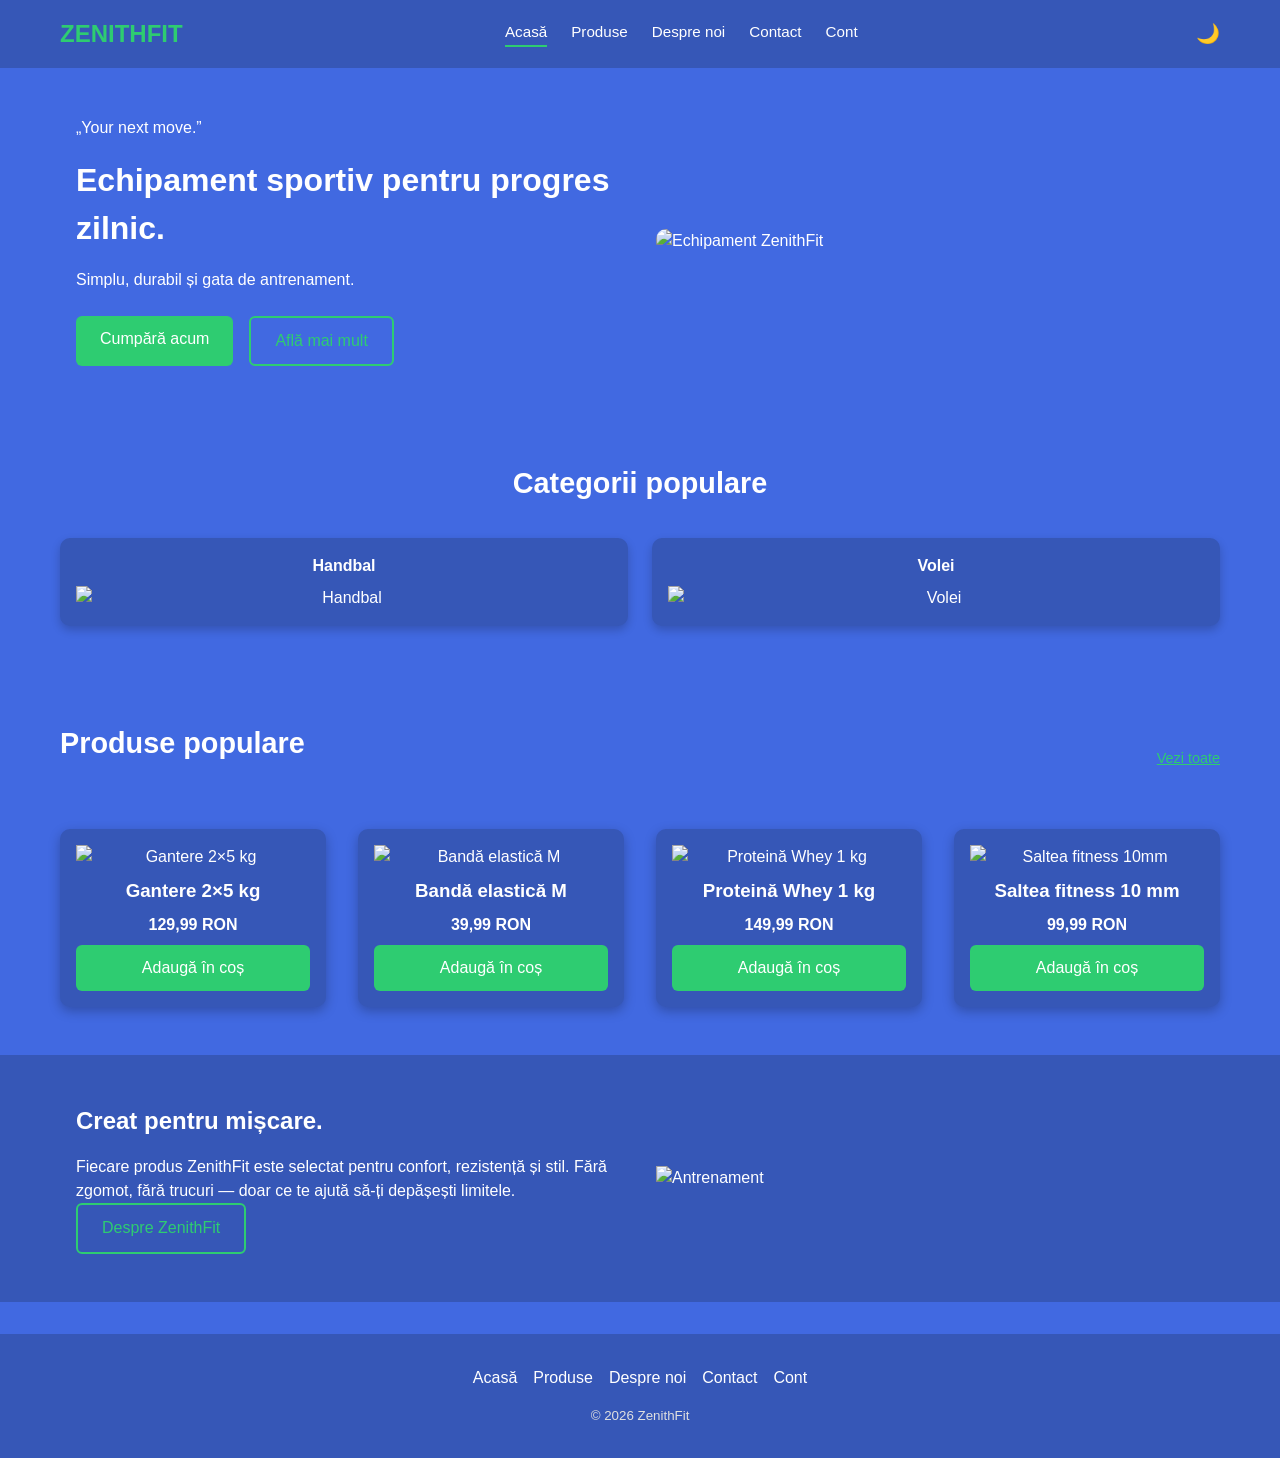
==== index.html @ 9295947a "Add files via upload" ====
<!DOCTYPE html>
<html lang="ro" data-theme="light">
<head>
  <meta charset="UTF-8" />
  <meta name="viewport" content="width=device-width, initial-scale=1" />
  <title>ZenithFit – Acasă</title>
  <link rel="stylesheet" href="styles.css" />
</head>
<body>
  <!-- HEADER -->
  <header class="header">
    <div class="container header__inner">
      <a class="logo" href="index.html">ZENITHFIT</a>

      <nav class="nav">
        <a href="index.html" class="active">Acasă</a>
        <a href="produse.html">Produse</a>
        <a href="despre.html">Despre noi</a>
        <a href="contact.html">Contact</a>
        <a href="cont.html">Cont</a>
      </nav>

      <button id="theme-toggle" class="icon-btn" type="button" aria-label="Comută tema">🌙</button>
      <button class="burger" id="burger" aria-label="Meniu">☰</button>
    </div>
  </header>

  <!-- HERO -->
  <section class="hero">
    <div class="container hero__grid">
      <div class="hero__text">
        <p class="eyebrow">„Your next move.”</p>
        <h1>Echipament sportiv pentru progres zilnic.</h1>
        <p class="lead">Simplu, durabil și gata de antrenament.</p>
        <div class="hero__actions">
          <a class="btn" href="produse.html">Cumpără acum</a>
          <a class="btn btn--ghost" href="despre.html">Află mai mult</a>
        </div>
      </div>

      <div class="hero__image">
        <img src="images/logo.png" alt="Echipament ZenithFit">
      </div>
    </div>
  </section>

  <!-- CATEGORII SCURTĂTURI -->
  <section class="container section">
    <h2 class="section__title">Categorii populare</h2>
    <div class="tiles">
      <a class="tile" href="produse.html#handbal">
        <div class="tile__text">Handbal</div>
        <img src="images/handbal.png" alt="Handbal">
      </a>
      <a class="tile" href="produse.html#volei">
        <div class="tile__text">Volei</div>
        <img src="images/volei.png" alt="Volei">
      </a>
    </div>
  </section>

  <!-- PRODUSE FEATURED -->
  <section class="container section">
    <div class="section__head">
      <h2 class="section__title">Produse populare</h2>
      <a class="link" href="produse.html">Vezi toate</a>
    </div>

    <div class="products">
      <article class="product">
        <div class="product__media">
          <img src="images/ganetere-removebg-preview.png" alt="Gantere 2×5 kg">
        </div>
        <h3 class="product__title">Gantere 2×5 kg</h3>
        <div class="product__price">129,99 RON</div>
        <button class="btn btn--block">Adaugă în coș</button>
      </article>

      <article class="product">
        <div class="product__media">
          <img src="images/bandaa-removebg-preview.png" alt="Bandă elastică M">
        </div>
        <h3 class="product__title">Bandă elastică M</h3>
        <div class="product__price">39,99 RON</div>
        <button class="btn btn--block">Adaugă în coș</button>
      </article>

      <article class="product">
        <div class="product__media">
          <img src="images/proteina2.webp" alt="Proteină Whey 1 kg">
        </div>
        <h3 class="product__title">Proteină Whey 1 kg</h3>
        <div class="product__price">149,99 RON</div>
        <button class="btn btn--block">Adaugă în coș</button>
      </article>

      <article class="product">
        <div class="product__media">
          <img src="images/saltea.png" alt="Saltea fitness 10mm">
        </div>
        <h3 class="product__title">Saltea fitness 10 mm</h3>
        <div class="product__price">99,99 RON</div>
        <button class="btn btn--block">Adaugă în coș</button>
      </article>
    </div>
  </section>

  <!-- BANNER POVESTE -->
  <section class="story">
    <div class="container story__inner">
      <div class="story__text">
        <h2>Creat pentru mișcare.</h2>
        <p>Fiecare produs ZenithFit este selectat pentru confort, rezistență și stil. Fără zgomot, fără trucuri — doar ce te ajută să-ți depășești limitele.</p>
        <a class="btn btn--ghost" href="despre.html">Despre ZenithFit</a>
      </div>
      <div class="story__media">
        <img src="images/om%20de%20alearga.png" alt="Antrenament">
      </div>
    </div>
  </section>

  <!-- FOOTER -->
  <footer class="footer">
    <div class="container footer__inner">
      <nav class="footer__links">
        <a href="index.html">Acasă</a>
        <a href="produse.html">Produse</a>
        <a href="despre.html">Despre noi</a>
        <a href="contact.html">Contact</a>
        <a href="cont.html">Cont</a>
      </nav>
      <small>© <span id="year"></span> ZenithFit</small>
    </div>
  </footer>

  <!-- Toggle + meniu mobil + anul -->
  <script>
    (function(){
      const root=document.documentElement;
      const btn=document.getElementById("theme-toggle");
      const burger=document.getElementById("burger");
      const nav=document.querySelector(".nav");
      const saved=localStorage.getItem("theme");
      root.setAttribute("data-theme", saved?saved:"light");
      const setIcon=()=>btn.textContent=(root.getAttribute("data-theme")==="dark")?"☀️":"🌙";
      setIcon();
      btn.addEventListener("click",()=>{
        const next=root.getAttribute("data-theme")==="dark"?"light":"dark";
        root.setAttribute("data-theme",next);
        localStorage.setItem("theme",next);
        setIcon();
      });
      burger.addEventListener("click",()=>nav.classList.toggle("nav--open"));
      document.getElementById("year").textContent=new Date().getFullYear();
    })();
  </script>
</body>
</html>
---- styles.css ----
/* ================================
   VARIABILE TEMĂ
================================ */
:root[data-theme="light"] {
  --bg: #4169E1;          /* royal blue */
  --bg-alt: #3657b7;      /* albastru mai închis */
  --text: #ffffff;
  --text-alt: #e0e0e0;
  --accent: #2ecc71;      /* verde energic */
  --card-bg: #3657b7;
  --border: rgba(255,255,255,0.2);
}

:root[data-theme="dark"] {
  --bg: #111;
  --bg-alt: #222;
  --text: #f5f5f5;
  --text-alt: #aaa;
  --accent: #2ecc71;
  --card-bg: #1a1a1a;
  --border: rgba(255,255,255,0.1);
}

/* ================================
   RESET + BAZE
================================ */
* {
  margin: 0;
  padding: 0;
  box-sizing: border-box;
}

html, body {
  font-family: Arial, Helvetica, sans-serif;
  background: var(--bg);
  color: var(--text);
  line-height: 1.5;
}

img {
  max-width: 100%;
  height: auto;
  display: block;
}

a {
  color: inherit;
  text-decoration: none;
}

button {
  font: inherit;
  cursor: pointer;
  border: none;
  background: none;
}

/* ================================
   LAYOUT GENERAL
================================ */
.container {
  max-width: 1160px;
  margin: 0 auto;
  padding: 0 1rem;
}

.section {
  padding: 3rem 0;
}

.section__title {
  font-size: 1.8rem;
  margin-bottom: 2rem;
  text-align: center;
}

.section__head {
  display: flex;
  justify-content: space-between;
  align-items: center;
  margin-bottom: 2rem;
}

.link {
  font-size: 0.9rem;
  color: var(--accent);
  text-decoration: underline;
}

/* ================================
   HEADER
================================ */
.header {
  background: var(--bg-alt);
  position: sticky;
  top: 0;
  z-index: 1000;
}

.header__inner {
  display: flex;
  justify-content: space-between;
  align-items: center;
  padding: 1rem 0;
}

.logo {
  font-size: 1.5rem;
  font-weight: bold;
  color: var(--accent);
}

.nav {
  display: flex;
  gap: 1.5rem;
}

.nav a {
  font-size: 0.95rem;
  padding-bottom: 2px;
  border-bottom: 2px solid transparent;
  transition: border 0.2s;
}

.nav a:hover,
.nav a.active {
  border-color: var(--accent);
}

.icon-btn {
  font-size: 1.2rem;
  margin-left: 1rem;
}

.burger {
  display: none;
}

/* ================================
   HERO
================================ */
.hero {
  padding: 3rem 0;
}

.hero__grid {
  display: grid;
  grid-template-columns: 1fr 1fr;
  align-items: center;
  gap: 2rem;
}

.hero__text h1 {
  font-size: 2rem;
  margin: 1rem 0;
}

.hero__actions {
  margin-top: 1.5rem;
  display: flex;
  gap: 1rem;
}

.hero__image img {
  border-radius: 10px;
}

/* ================================
   BUTOANE
================================ */
.btn {
  display: inline-block;
  background: var(--accent);
  color: #fff;
  padding: 0.7rem 1.5rem;
  border-radius: 6px;
  transition: 0.2s;
}

.btn:hover {
  opacity: 0.85;
}

.btn--ghost {
  background: transparent;
  border: 2px solid var(--accent);
  color: var(--accent);
}

.btn--block {
  display: block;
  width: 100%;
  margin-top: 0.5rem;
}

/* ================================
   CATEGORII
================================ */
.tiles {
  display: grid;
  grid-template-columns: repeat(auto-fit, minmax(220px, 1fr));
  gap: 1.5rem;
  justify-content: center; /* CENTRAT */
}

.tile {
  background: var(--card-bg);
  border-radius: 10px;
  padding: 1rem;
  text-align: center;
  box-shadow: 0 4px 10px rgba(0,0,0,0.2);
  transition: transform 0.2s;
}

.tile:hover {
  transform: translateY(-4px);
}

.tile__text {
  margin-bottom: 0.5rem;
  font-weight: bold;
}

/* ================================
   PRODUSE
================================ */
.products {
  display: grid;
  grid-template-columns: repeat(auto-fit, minmax(220px, 1fr));
  gap: 2rem;
  justify-content: center; /* CENTRAT */
}

.product {
  background: var(--card-bg);
  border-radius: 10px;
  padding: 1rem;
  text-align: center;
  box-shadow: 0 4px 12px rgba(0,0,0,0.25);
  transition: transform 0.2s;
}

.product:hover {
  transform: translateY(-4px);
}

.product__title {
  margin: 0.5rem 0;
}

.product__price {
  font-weight: bold;
  margin-bottom: 0.5rem;
}

/* ================================
   STORY
================================ */
.story {
  background: var(--bg-alt);
  padding: 3rem 0;
}

.story__inner {
  display: grid;
  grid-template-columns: 1fr 1fr;
  gap: 2rem;
  align-items: center;
}

.story__text h2 {
  font-size: 1.5rem;
  margin-bottom: 1rem;
}

/* ================================
   FOOTER
================================ */
.footer {
  background: var(--bg-alt);
  padding: 2rem 0;
  margin-top: 2rem;
}

.footer__inner {
  display: flex;
  flex-direction: column;
  align-items: center;
  gap: 1rem;
}

.footer__links {
  display: flex;
  gap: 1rem;
  flex-wrap: wrap;
}

.footer small {
  color: var(--text-alt);
}

/* ================================
   RESPONSIVE
================================ */
@media (max-width: 768px) {
  .hero__grid,
  .story__inner {
    grid-template-columns: 1fr;
  }
  .nav {
    display: none;
    flex-direction: column;
    gap: 1rem;
    background: var(--bg-alt);
    position: absolute;
    top: 60px;
    right: 1rem;
    padding: 1rem;
    border-radius: 8px;
  }
  .nav.nav--open {
    display: flex;
  }
  .burger {
    display: block;
    font-size: 1.5rem;
  }
}
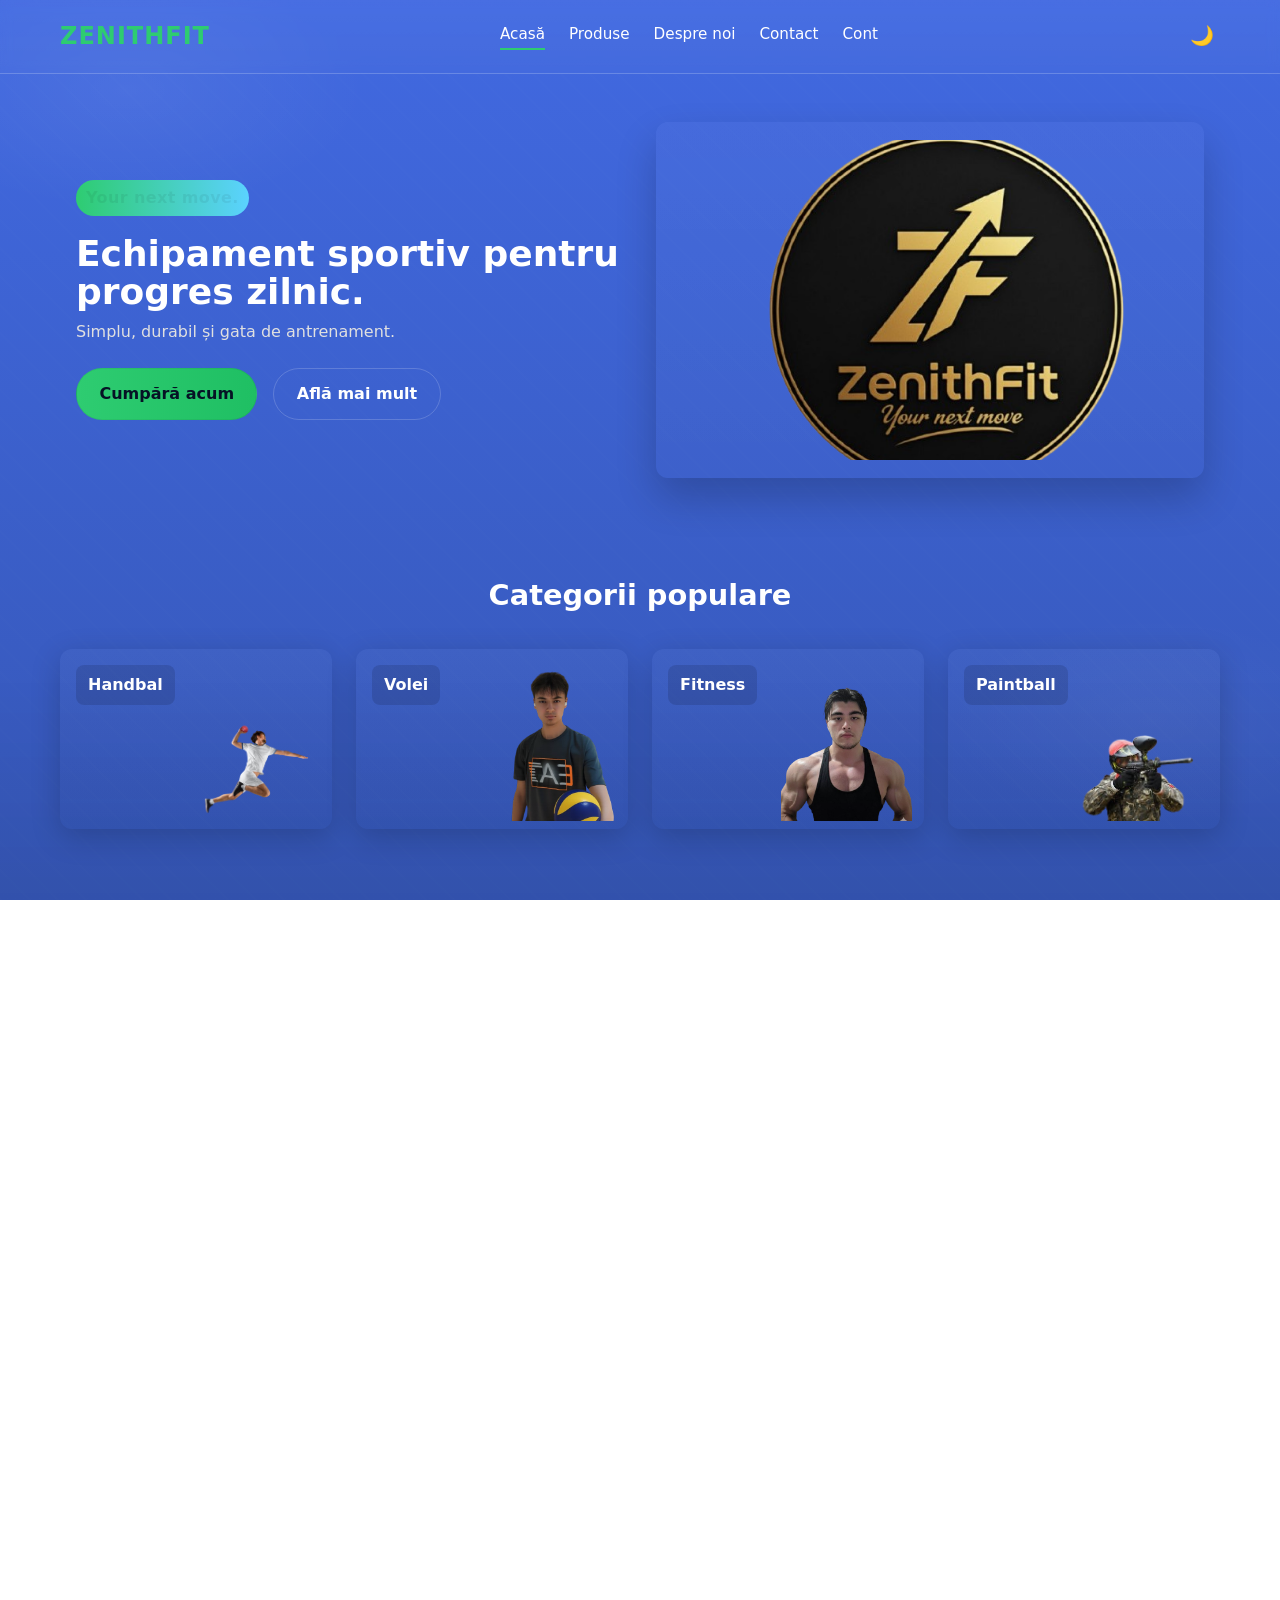
==== commit 4e9c2021: "Add files via upload" ====
--- a/index.html
+++ b/index.html
@@ -1,7 +1,7 @@
 <!DOCTYPE html>
 <html lang="ro" data-theme="light">
 <head>
-  <meta charset="UTF-8" />
+  <meta charset="utf-8" />
   <meta name="viewport" content="width=device-width, initial-scale=1" />
   <title>ZenithFit – Acasă</title>
   <link rel="stylesheet" href="styles.css" />
@@ -10,9 +10,9 @@
   <!-- HEADER -->
   <header class="header">
     <div class="container header__inner">
-      <a class="logo" href="index.html">ZENITHFIT</a>
+      <a class="logo" href="index.html" aria-label="ZenithFit">ZENITHFIT</a>
 
-      <nav class="nav">
+      <nav class="nav" aria-label="Principal">
         <a href="index.html" class="active">Acasă</a>
         <a href="produse.html">Produse</a>
         <a href="despre.html">Despre noi</a>
@@ -20,109 +20,125 @@
         <a href="cont.html">Cont</a>
       </nav>
 
-      <button id="theme-toggle" class="icon-btn" type="button" aria-label="Comută tema">🌙</button>
-      <button class="burger" id="burger" aria-label="Meniu">☰</button>
+      <div class="header-actions">
+        <button id="theme-toggle" class="icon-btn" type="button" aria-label="Comută tema">🌙</button>
+        <button class="burger" id="burger" aria-label="Meniu mobil">☰</button>
+      </div>
     </div>
   </header>
 
-  <!-- HERO -->
-  <section class="hero">
-    <div class="container hero__grid">
-      <div class="hero__text">
-        <p class="eyebrow">„Your next move.”</p>
-        <h1>Echipament sportiv pentru progres zilnic.</h1>
-        <p class="lead">Simplu, durabil și gata de antrenament.</p>
-        <div class="hero__actions">
-          <a class="btn" href="produse.html">Cumpără acum</a>
-          <a class="btn btn--ghost" href="despre.html">Află mai mult</a>
+  <!-- MAIN CONTENT -->
+  <main>
+    <!-- HERO -->
+    <section class="hero">
+      <div class="container hero__grid">
+        <div class="hero__text">
+          <p class="eyebrow">Your next move.</p>
+          <h1>Echipament sportiv pentru progres zilnic.</h1>
+          <p class="lead">Simplu, durabil și gata de antrenament.</p>
+          <div class="hero__actions">
+            <a class="btn" href="produse.html">Cumpără acum</a>
+            <a class="btn btn--ghost" href="despre.html">Află mai mult</a>
+          </div>
+        </div>
+
+        <div class="hero__image" aria-hidden="true">
+          <!-- Înlocuiește cu imaginea ta; păstrează dimensiunile recomandate -->
+          <img src="images/logo%20nou.png" alt="ZenithFit - echipament sportiv">
         </div>
       </div>
+    </section>
 
-      <div class="hero__image">
-        <img src="images/logo.png" alt="Echipament ZenithFit">
+    <!-- CATEGORII SCURTĂTURI -->
+    <section class="container section" aria-labelledby="cat-title">
+      <h2 id="cat-title" class="section__title">Categorii populare</h2>
+      <div class="tiles" role="list">
+        <a class="tile" role="listitem" href="produse.html#handbal">
+          <div class="tile__text">Handbal</div>
+          <img src="images/handbal.png" alt="Handbal">
+        </a>
+
+        <a class="tile" role="listitem" href="produse.html#volei">
+          <div class="tile__text">Volei</div>
+          <img src="images/volei.png" alt="Volei">
+        </a>
+
+        <a class="tile" role="listitem" href="produse.html#fitness">
+          <div class="tile__text">Fitness</div>
+          <img src="images/fitness.png" alt="Fitness">
+        </a>
+
+        <a class="tile" role="listitem" href="produse.html#paintball">
+          <div class="tile__text">Paintball</div>
+          <img src="images/paintball.png" alt="Paintball">
+        </a>
       </div>
-    </div>
-  </section>
+    </section>
 
-  <!-- CATEGORII SCURTĂTURI -->
-  <section class="container section">
-    <h2 class="section__title">Categorii populare</h2>
-    <div class="tiles">
-      <a class="tile" href="produse.html#handbal">
-        <div class="tile__text">Handbal</div>
-        <img src="images/handbal.png" alt="Handbal">
-      </a>
-      <a class="tile" href="produse.html#volei">
-        <div class="tile__text">Volei</div>
-        <img src="images/volei.png" alt="Volei">
-      </a>
-    </div>
-  </section>
+    <!-- PRODUSE FEATURED -->
+    <section class="container section" aria-labelledby="prod-title">
+      <div class="section__head">
+        <h2 id="prod-title" class="section__title">Produse populare</h2>
+        <a class="link" href="produse.html">Vezi toate</a>
+      </div>
 
-  <!-- PRODUSE FEATURED -->
-  <section class="container section">
-    <div class="section__head">
-      <h2 class="section__title">Produse populare</h2>
-      <a class="link" href="produse.html">Vezi toate</a>
-    </div>
+      <div class="products" role="list">
+        <article class="product" role="listitem">
+          <div class="product__media">
+            <img src="images/ganetere-removebg-preview.png" alt="Gantere 2×5 kg">
+          </div>
+          <h3 class="product__title">Gantere 2×5 kg</h3>
+          <div class="product__price">129,99 RON</div>
+          
+        </article>
 
-    <div class="products">
-      <article class="product">
-        <div class="product__media">
-          <img src="images/ganetere-removebg-preview.png" alt="Gantere 2×5 kg">
+        <article class="product" role="listitem">
+          <div class="product__media">
+            <img src="images/bandaa-removebg-preview.png" alt="Bandă elastică M">
+          </div>
+          <h3 class="product__title">Bandă elastică M</h3>
+          <div class="product__price">39,99 RON</div>
+          
+        </article>
+
+        <article class="product" role="listitem">
+          <div class="product__media">
+            <img src="images/proteina2.webp" alt="Proteină Whey 1 kg">
+          </div>
+          <h3 class="product__title">Proteină Whey 1 kg</h3>
+          <div class="product__price">149,99 RON</div>
+          
+        </article>
+
+        <article class="product" role="listitem">
+          <div class="product__media">
+            <img src="images/saltea.png" alt="Saltea fitness 10mm">
+          </div>
+          <h3 class="product__title">Saltea fitness 10 mm</h3>
+          <div class="product__price">99,99 RON</div>
+        </article>
+      </div>
+    </section>
+
+    <!-- BANNER POVESTE -->
+    <section class="story" aria-labelledby="story-title">
+      <div class="container story__inner">
+        <div class="story__text">
+          <h2 id="story-title">Creat pentru mișcare.</h2>
+          <p>Fiecare produs ZenithFit este selectat pentru confort, rezistență și stil. Fără zgomot, fără trucuri — doar ce te ajută să-ți depășești limitele.</p>
+          <a class="btn btn--ghost" href="despre.html">Despre ZenithFit</a>
         </div>
-        <h3 class="product__title">Gantere 2×5 kg</h3>
-        <div class="product__price">129,99 RON</div>
-        <button class="btn btn--block">Adaugă în coș</button>
-      </article>
-
-      <article class="product">
-        <div class="product__media">
-          <img src="images/bandaa-removebg-preview.png" alt="Bandă elastică M">
+        <div class="story__media" aria-hidden="true">
+          <img src="images/om%20de%20alearga.png" alt="Antrenament">
         </div>
-        <h3 class="product__title">Bandă elastică M</h3>
-        <div class="product__price">39,99 RON</div>
-        <button class="btn btn--block">Adaugă în coș</button>
-      </article>
-
-      <article class="product">
-        <div class="product__media">
-          <img src="images/proteina2.webp" alt="Proteină Whey 1 kg">
-        </div>
-        <h3 class="product__title">Proteină Whey 1 kg</h3>
-        <div class="product__price">149,99 RON</div>
-        <button class="btn btn--block">Adaugă în coș</button>
-      </article>
-
-      <article class="product">
-        <div class="product__media">
-          <img src="images/saltea.png" alt="Saltea fitness 10mm">
-        </div>
-        <h3 class="product__title">Saltea fitness 10 mm</h3>
-        <div class="product__price">99,99 RON</div>
-        <button class="btn btn--block">Adaugă în coș</button>
-      </article>
-    </div>
-  </section>
-
-  <!-- BANNER POVESTE -->
-  <section class="story">
-    <div class="container story__inner">
-      <div class="story__text">
-        <h2>Creat pentru mișcare.</h2>
-        <p>Fiecare produs ZenithFit este selectat pentru confort, rezistență și stil. Fără zgomot, fără trucuri — doar ce te ajută să-ți depășești limitele.</p>
-        <a class="btn btn--ghost" href="despre.html">Despre ZenithFit</a>
       </div>
-      <div class="story__media">
-        <img src="images/om%20de%20alearga.png" alt="Antrenament">
-      </div>
-    </div>
-  </section>
+    </section>
+  </main>
 
   <!-- FOOTER -->
   <footer class="footer">
     <div class="container footer__inner">
-      <nav class="footer__links">
+      <nav class="footer__links" aria-label="Linkuri footer">
         <a href="index.html">Acasă</a>
         <a href="produse.html">Produse</a>
         <a href="despre.html">Despre noi</a>
@@ -133,26 +149,46 @@
     </div>
   </footer>
 
-  <!-- Toggle + meniu mobil + anul -->
+  <!-- SCRIPT: tema, burger, anul -->
   <script>
-    (function(){
-      const root=document.documentElement;
-      const btn=document.getElementById("theme-toggle");
-      const burger=document.getElementById("burger");
-      const nav=document.querySelector(".nav");
-      const saved=localStorage.getItem("theme");
-      root.setAttribute("data-theme", saved?saved:"light");
-      const setIcon=()=>btn.textContent=(root.getAttribute("data-theme")==="dark")?"☀️":"🌙";
-      setIcon();
-      btn.addEventListener("click",()=>{
-        const next=root.getAttribute("data-theme")==="dark"?"light":"dark";
-        root.setAttribute("data-theme",next);
-        localStorage.setItem("theme",next);
-        setIcon();
-      });
-      burger.addEventListener("click",()=>nav.classList.toggle("nav--open"));
-      document.getElementById("year").textContent=new Date().getFullYear();
-    })();
+    document.addEventListener("DOMContentLoaded", function () {
+      const root = document.documentElement;
+      const btn = document.getElementById("theme-toggle");
+      const burger = document.getElementById("burger");
+      const nav = document.querySelector(".nav");
+      const yearEl = document.getElementById("year");
+
+      // tema initiala (default light)
+      const saved = localStorage.getItem("theme") || "light";
+      root.setAttribute("data-theme", saved);
+
+      // update icon (safety checks)
+      function updateIcon() {
+        if (!btn) return;
+        btn.textContent = root.getAttribute("data-theme") === "dark" ? "☀️" : "🌙";
+      }
+      updateIcon();
+
+      // toggle tema
+      if (btn) {
+        btn.addEventListener("click", function () {
+          const next = root.getAttribute("data-theme") === "dark" ? "light" : "dark";
+          root.setAttribute("data-theme", next);
+          localStorage.setItem("theme", next);
+          updateIcon();
+        });
+      }
+
+      // burger nav (mobil)
+      if (burger && nav) {
+        burger.addEventListener("click", function () {
+          nav.classList.toggle("nav--open");
+        });
+      }
+
+      // set year
+      if (yearEl) yearEl.textContent = new Date().getFullYear();
+    });
   </script>
 </body>
 </html>
--- a/styles.css
+++ b/styles.css
@@ -8,7 +8,14 @@
   --text-alt: #e0e0e0;
   --accent: #2ecc71;      /* verde energic */
   --card-bg: #3657b7;
-  --border: rgba(255,255,255,0.2);
+  --border: rgba(255,255,255,0.18);
+
+  /* background composition tokens (light) */
+  --bg-gradient: linear-gradient(180deg, rgba(65,105,225,1) 0%, rgba(54,87,183,1) 100%);
+  --bg-radial-1: radial-gradient(800px 400px at 10% 10%, rgba(255,255,255,0.06), transparent 30%);
+  --bg-radial-2: radial-gradient(600px 300px at 90% 80%, rgba(255,255,255,0.035), transparent 35%);
+  --bg-pattern: repeating-linear-gradient(45deg, rgba(255,255,255,0.02) 0px, rgba(255,255,255,0.02) 2px, transparent 2px, transparent 20px);
+  --bg-overlay-color: rgba(0,0,0,0.06);
 }
 
 :root[data-theme="dark"] {
@@ -18,311 +25,256 @@
   --text-alt: #aaa;
   --accent: #2ecc71;
   --card-bg: #1a1a1a;
-  --border: rgba(255,255,255,0.1);
+  --border: rgba(255,255,255,0.06);
+
+  --bg-gradient: linear-gradient(180deg, rgba(20,22,30,1) 0%, rgba(10,12,18,1) 100%);
+  --bg-radial-1: radial-gradient(700px 300px at 12% 12%, rgba(255,255,255,0.02), transparent 25%);
+  --bg-radial-2: radial-gradient(500px 250px at 85% 75%, rgba(255,255,255,0.01), transparent 30%);
+  --bg-pattern: repeating-linear-gradient(45deg, rgba(255,255,255,0.01) 0px, rgba(255,255,255,0.01) 2px, transparent 2px, transparent 30px);
+  --bg-overlay-color: rgba(0,0,0,0.25);
 }
 
 /* ================================
    RESET + BAZE
 ================================ */
-* {
-  margin: 0;
-  padding: 0;
-  box-sizing: border-box;
-}
+* { box-sizing: border-box; margin: 0; padding: 0; }
+
+html, body { height: 100%; }
 
 html, body {
-  font-family: Arial, Helvetica, sans-serif;
-  background: var(--bg);
+  font-family: Inter, system-ui, -apple-system, "Segoe UI", Roboto, "Helvetica Neue", Arial, sans-serif;
   color: var(--text);
   line-height: 1.5;
-}
-
-img {
-  max-width: 100%;
-  height: auto;
-  display: block;
-}
-
-a {
-  color: inherit;
-  text-decoration: none;
-}
-
-button {
-  font: inherit;
-  cursor: pointer;
-  border: none;
-  background: none;
-}
+  -webkit-font-smoothing: antialiased; /* stylelint-disable-line property-no-vendor-prefix */
+  -moz-osx-font-smoothing: grayscale;  /* stylelint-disable-line property-no-vendor-prefix */
+}
+
+/* Background composed layers */
+body {
+  background-image:
+    var(--bg-radial-1),
+    var(--bg-radial-2),
+    var(--bg-gradient);
+  background-repeat: no-repeat, no-repeat, no-repeat;
+  background-attachment: scroll;
+  background-size: auto, auto, cover;
+  color: var(--text);
+  -webkit-font-smoothing:antialiased;
+  -moz-osx-font-smoothing:grayscale;
+  position: relative;
+  min-height: 100%;
+  overflow-x: hidden; /* eliminate horizontal scroll */
+}
+
+/* textured overlay */
+body::before {
+  content: "";
+  position: fixed;
+  inset: 0;
+  pointer-events: none;
+  background-image: var(--bg-pattern);
+  opacity: 0.28;
+  mix-blend-mode: overlay;
+  z-index: 0;
+}
+
+/* subtle bottom dark overlay */
+body::after {
+  content: "";
+  position: fixed;
+  left: 0;
+  right: 0;
+  bottom: 0;
+  height: 25vh;
+  pointer-events: none;
+  background: linear-gradient(180deg, transparent 0%, var(--bg-overlay-color) 100%);
+  z-index: 0;
+}
+
+/* ensure content above decorative layers */
+header, main, footer, .container { position: relative; z-index: 1; }
+
+/* basic elements */
+img { max-width: 100%; height: auto; display: block; }
+a { color: inherit; text-decoration: none; }
+button { font: inherit; cursor: pointer; border: none; background: none; }
 
 /* ================================
    LAYOUT GENERAL
 ================================ */
-.container {
-  max-width: 1160px;
-  margin: 0 auto;
-  padding: 0 1rem;
-}
-
-.section {
-  padding: 3rem 0;
-}
-
-.section__title {
-  font-size: 1.8rem;
-  margin-bottom: 2rem;
-  text-align: center;
-}
-
-.section__head {
-  display: flex;
-  justify-content: space-between;
-  align-items: center;
-  margin-bottom: 2rem;
-}
-
-.link {
-  font-size: 0.9rem;
-  color: var(--accent);
-  text-decoration: underline;
-}
+.container { max-width: 1160px; margin: 0 auto; padding: 0 1rem; }
+.section { padding: 3rem 0; }
+.section__title { font-size: 1.8rem; margin-bottom: 2rem; text-align: center; }
+.section__head { display: flex; justify-content: space-between; align-items: center; margin-bottom: 2rem; }
+.link { font-size: 0.9rem; color: var(--accent); text-decoration: underline; }
 
 /* ================================
    HEADER
 ================================ */
 .header {
-  background: var(--bg-alt);
-  position: sticky;
+  background: linear-gradient(180deg, rgba(255,255,255,0.04), rgba(255,255,255,0.02));
+  position: sticky; top: 0; z-index: 1000;
+  border-bottom: 1px solid var(--border); backdrop-filter: blur(6px);
+}
+.header__inner { display: flex; justify-content: space-between; align-items: center; padding: 1rem 0; }
+.logo { font-size: 1.5rem; font-weight: 900; color: var(--accent); letter-spacing: 1px; }
+.nav { display: flex; gap: 1.5rem; }
+.nav a { font-size: 0.95rem; padding-bottom: 2px; border-bottom: 2px solid transparent; transition: border .18s; }
+.nav a:hover, .nav a.active { border-color: var(--accent); }
+.icon-btn { font-size: 1.2rem; margin-left: 1rem; padding:6px; border-radius:8px; background:transparent; color:var(--text); }
+.burger { display: none; }
+
+/* ================================
+   HERO
+================================ */
+.hero { padding: 3rem 0; }
+.hero__grid { display: grid; grid-template-columns: 1fr 1fr; align-items: center; gap: 2rem; }
+.eyebrow { display:inline-block; font-weight:800; letter-spacing:.4px; color: rgba(0,0,0,0.06); background: linear-gradient(90deg,var(--accent),#5bd2ff); padding:6px 10px; border-radius:999px; margin-bottom:10px; }
+.hero__text h1 { font-size: 2.25rem; margin: .6rem 0; line-height:1.05; }
+.hero__text .lead { color: var(--text-alt); max-width: 60ch; }
+.hero__actions { margin-top: 1.5rem; display:flex; gap:1rem; }
+.hero__image { border-radius: 12px; overflow: hidden; box-shadow: 0 20px 40px rgba(0,0,0,0.2); background: linear-gradient(180deg, rgba(255,255,255,0.03), rgba(255,255,255,0.01)); padding: 18px; }
+.hero__image img { width:100%; height:320px; object-fit:cover; display:block; max-width:520px; }
+
+/* ================================
+   BUTOANE
+================================ */
+.btn { display:inline-block; background: linear-gradient(90deg, var(--accent), #1fbf63); color: #061225; padding: 0.8rem 1.4rem; border-radius: 999px; font-weight:800; border:1px solid rgba(0,0,0,0.05); transition: transform .12s ease, filter .12s ease; }
+.btn:hover { transform: translateY(-2px); filter:brightness(1.02); }
+.btn--ghost { background: transparent; color: var(--text); border:1px solid var(--border); }
+.btn--block { display:block; width:100%; margin-top:.5rem; }
+
+/* ================================
+   CATEGORII (TILES)
+================================ */
+.tiles { display: grid; grid-template-columns: repeat(auto-fit, minmax(220px, 1fr)); gap: 1.5rem; justify-content: center; }
+.tile {
+  background: linear-gradient(180deg, rgba(255,255,255,0.03), rgba(0,0,0,0.02));
+  border-radius: 12px; padding: 1rem; text-align: left;
+  box-shadow: 0 8px 30px rgba(0,0,0,0.18); overflow:hidden; position:relative;
+  display:flex; align-items:flex-end; min-height: 180px; gap:12px;
+}
+.tile img {
+  position:absolute; right:12px; bottom:8px; width:48%; height:auto; max-height: calc(100% - 18px);
+  object-fit:cover; opacity:0.98; transition: transform .25s ease;
+}
+.tile__text {
+  position:relative; z-index:2; margin-bottom:.6rem; font-weight:900; color:var(--text);
+  background: rgba(0,0,0,0.12); padding:8px 12px; border-radius:8px; align-self:flex-start;
+}
+
+/* ================================
+   PRODUSE
+================================ */
+.products { display: grid; grid-template-columns: repeat(auto-fit, minmax(220px, 1fr)); gap: 2rem; justify-content: center; }
+.product {
+  background: linear-gradient(180deg, rgba(255,255,255,0.03), rgba(0,0,0,0.02)); border-radius:12px; padding:1rem;
+  text-align:center; box-shadow:0 10px 30px rgba(0,0,0,0.18); transition: transform .2s, box-shadow .2s;
+}
+.product:hover { transform: translateY(-6px); box-shadow: 0 22px 54px rgba(0,0,0,0.28); }
+.product__media { height:160px; display:flex; align-items:center; justify-content:center; border-radius:10px; overflow:hidden; margin-bottom:12px; background: rgba(0,0,0,0.04); }
+.product__media img { max-width:100%; max-height:100%; object-fit:contain; display:block; }
+.product__title { margin:.5rem 0; font-weight:700; }
+.product__price { font-weight:900; margin-bottom:.5rem; }
+
+/* ================================
+   STORY
+================================ */
+.story { background: linear-gradient(180deg, rgba(255,255,255,0.02), rgba(0,0,0,0.02)); padding:3rem 0; }
+.story__inner { display:grid; grid-template-columns: 1fr 1fr; gap:2rem; align-items:center; }
+.story__media img { width:100%; height:320px; object-fit:cover; border-radius:12px; box-shadow:0 18px 40px rgba(0,0,0,0.25); }
+.story__text h2 { font-size:1.6rem; margin-bottom:1rem; color:var(--text); }
+
+/* ================================
+   FOOTER
+================================ */
+.footer { background: linear-gradient(180deg, rgba(255,255,255,0.03), rgba(0,0,0,0.02)); padding:2rem 0; margin-top:2rem; border-top:1px solid var(--border); }
+.footer__inner { display:flex; flex-direction:column; align-items:center; gap:1rem; }
+.footer__links { display:flex; gap:1rem; flex-wrap:wrap; }
+.footer small { color:var(--text-alt); }
+
+/* ================================
+   FIXES (prevent overflow + responsive tweaks)
+================================ */
+/* ensure no horizontal scrolls */
+html, body { overflow-x: hidden; }
+
+/* limit hero image on very wide screens */
+@media (min-width: 1400px) {
+  .hero__image img { max-width: 480px; height: 360px; object-fit: cover; }
+}
+
+/* responsive */
+@media (max-width: 1024px) {
+  .hero__grid { grid-template-columns: 1fr; }
+  .story__inner { grid-template-columns: 1fr; }
+  .tile img { width:55%; }
+}
+
+@media (max-width: 768px) {
+  .hero__text h1 { font-size: 1.6rem; }
+  .nav { display: none; position: absolute; right: 1rem; top: 64px; flex-direction: column; gap: 1rem; background: linear-gradient(180deg, rgba(0,0,0,0.04), rgba(0,0,0,0.02)); padding: 1rem; border-radius: 8px; border:1px solid var(--border); }
+  .nav.nav--open { display:flex; }
+  .burger { display:block; font-size:1.4rem; background:transparent; border-radius:8px; padding:6px; }
+  .products { grid-template-columns: repeat(2, 1fr); }
+  .tiles { grid-template-columns: repeat(2, 1fr); }
+}
+
+@media (max-width: 460px) {
+  .products { grid-template-columns: 1fr; }
+  .tiles { grid-template-columns: 1fr; }
+  .hero__image img { height: 220px; object-fit: cover; }
+}
+
+/* small hover transitions */
+.tile:hover img { transform: translateY(-6px) scale(1.02); }
+.product:hover { transform: translateY(-6px); box-shadow: 0 22px 54px rgba(0,0,0,0.28); 
+/* ======== Cart sidebar styles ======== */
+.cart {
+  position: fixed;
   top: 0;
-  z-index: 1000;
-}
-
-.header__inner {
-  display: flex;
-  justify-content: space-between;
-  align-items: center;
-  padding: 1rem 0;
-}
-
-.logo {
-  font-size: 1.5rem;
-  font-weight: bold;
-  color: var(--accent);
-}
-
-.nav {
-  display: flex;
-  gap: 1.5rem;
-}
-
-.nav a {
-  font-size: 0.95rem;
-  padding-bottom: 2px;
-  border-bottom: 2px solid transparent;
-  transition: border 0.2s;
-}
-
-.nav a:hover,
-.nav a.active {
-  border-color: var(--accent);
-}
-
-.icon-btn {
-  font-size: 1.2rem;
-  margin-left: 1rem;
-}
-
-.burger {
-  display: none;
-}
-
-/* ================================
-   HERO
-================================ */
-.hero {
-  padding: 3rem 0;
-}
-
-.hero__grid {
-  display: grid;
-  grid-template-columns: 1fr 1fr;
-  align-items: center;
-  gap: 2rem;
-}
-
-.hero__text h1 {
-  font-size: 2rem;
-  margin: 1rem 0;
-}
-
-.hero__actions {
-  margin-top: 1.5rem;
-  display: flex;
-  gap: 1rem;
-}
-
-.hero__image img {
-  border-radius: 10px;
-}
-
-/* ================================
-   BUTOANE
-================================ */
-.btn {
-  display: inline-block;
-  background: var(--accent);
-  color: #fff;
-  padding: 0.7rem 1.5rem;
-  border-radius: 6px;
-  transition: 0.2s;
-}
-
-.btn:hover {
-  opacity: 0.85;
-}
-
-.btn--ghost {
-  background: transparent;
-  border: 2px solid var(--accent);
-  color: var(--accent);
-}
-
-.btn--block {
-  display: block;
-  width: 100%;
-  margin-top: 0.5rem;
-}
-
-/* ================================
-   CATEGORII
-================================ */
-.tiles {
-  display: grid;
-  grid-template-columns: repeat(auto-fit, minmax(220px, 1fr));
-  gap: 1.5rem;
-  justify-content: center; /* CENTRAT */
-}
-
-.tile {
-  background: var(--card-bg);
-  border-radius: 10px;
-  padding: 1rem;
-  text-align: center;
-  box-shadow: 0 4px 10px rgba(0,0,0,0.2);
-  transition: transform 0.2s;
-}
-
-.tile:hover {
-  transform: translateY(-4px);
-}
-
-.tile__text {
-  margin-bottom: 0.5rem;
-  font-weight: bold;
-}
-
-/* ================================
-   PRODUSE
-================================ */
-.products {
-  display: grid;
-  grid-template-columns: repeat(auto-fit, minmax(220px, 1fr));
-  gap: 2rem;
-  justify-content: center; /* CENTRAT */
-}
-
-.product {
-  background: var(--card-bg);
-  border-radius: 10px;
-  padding: 1rem;
-  text-align: center;
-  box-shadow: 0 4px 12px rgba(0,0,0,0.25);
-  transition: transform 0.2s;
-}
-
-.product:hover {
-  transform: translateY(-4px);
-}
-
-.product__title {
-  margin: 0.5rem 0;
-}
-
-.product__price {
-  font-weight: bold;
-  margin-bottom: 0.5rem;
-}
-
-/* ================================
-   STORY
-================================ */
-.story {
-  background: var(--bg-alt);
-  padding: 3rem 0;
-}
-
-.story__inner {
-  display: grid;
-  grid-template-columns: 1fr 1fr;
-  gap: 2rem;
-  align-items: center;
-}
-
-.story__text h2 {
-  font-size: 1.5rem;
-  margin-bottom: 1rem;
-}
-
-/* ================================
-   FOOTER
-================================ */
-.footer {
-  background: var(--bg-alt);
-  padding: 2rem 0;
-  margin-top: 2rem;
-}
-
-.footer__inner {
+  right: -420px;            /* ascuns implicit */
+  width: 380px;
+  max-width: calc(100% - 40px);
+  height: 100vh;
+  background: linear-gradient(180deg, rgba(255,255,255,0.02), rgba(0,0,0,0.03));
+  box-shadow: -20px 0 40px rgba(0,0,0,0.35);
+  transition: right .28s cubic-bezier(.22,.9,.3,1);
+  z-index: 2000;
   display: flex;
   flex-direction: column;
-  align-items: center;
-  gap: 1rem;
-}
-
-.footer__links {
-  display: flex;
-  gap: 1rem;
-  flex-wrap: wrap;
-}
-
-.footer small {
-  color: var(--text-alt);
-}
-
-/* ================================
-   RESPONSIVE
-================================ */
-@media (max-width: 768px) {
-  .hero__grid,
-  .story__inner {
-    grid-template-columns: 1fr;
-  }
-  .nav {
-    display: none;
-    flex-direction: column;
-    gap: 1rem;
-    background: var(--bg-alt);
-    position: absolute;
-    top: 60px;
-    right: 1rem;
-    padding: 1rem;
-    border-radius: 8px;
-  }
-  .nav.nav--open {
-    display: flex;
-  }
-  .burger {
-    display: block;
-    font-size: 1.5rem;
+  padding: 14px;
+  gap: 12px;
+  overflow: hidden;
+}
+.cart--open { right: 0; }
+
+.cart__head { display:flex; justify-content:space-between; align-items:center; gap:10px; padding-bottom:8px; border-bottom:1px solid var(--border); }
+.cart__head h3 { margin:0; font-size:1.1rem; color:var(--text); }
+#cart-close { background:transparent; border-radius:6px; padding:6px; color:var(--text); }
+
+.cart__items { overflow:auto; padding:8px 2px; gap:10px; display:flex; flex-direction:column; flex:1; }
+
+/* single item */
+.cart__item { display:flex; gap:10px; align-items:center; padding:8px; border-radius:8px; background: rgba(0,0,0,0.02); }
+.cart__item-img { width:72px; height:72px; object-fit:cover; border-radius:6px; flex-shrink:0; }
+.cart__item-body { flex:1; }
+.cart__item-title { font-weight:700; margin-bottom:6px; color:var(--text); }
+.cart__item-meta { color:var(--text-alt); font-size:0.9rem; margin-bottom:8px; }
+.cart__item-controls { display:flex; gap:6px; align-items:center; }
+.cart__item-controls button { padding:6px 8px; border-radius:8px; background:transparent; border:1px solid var(--border); color:var(--text); cursor:pointer; }
+
+.cart__item-price { font-weight:800; color:var(--text); margin-left:10px; white-space:nowrap; }
+
+.cart__foot { border-top:1px solid var(--border); padding-top:8px; display:flex; flex-direction:column; gap:10px; }
+.cart__totals { display:flex; justify-content:space-between; font-weight:700; color:var(--text); }
+.cart__actions { display:flex; gap:8px; }
+.cart-backdrop { position:fixed; inset:0; background: rgba(0,0,0,0.36); z-index:1500; transition:opacity .2s ease; }
+
+/* small screens */
+@media (max-width: 520px) {
+  .cart { width: 100%; right: -100%; max-width:100%; padding:12px; }
+  .cart--open { right: 0; }
+  .cart__item-img { width:56px; height:56px; }
   }
 }
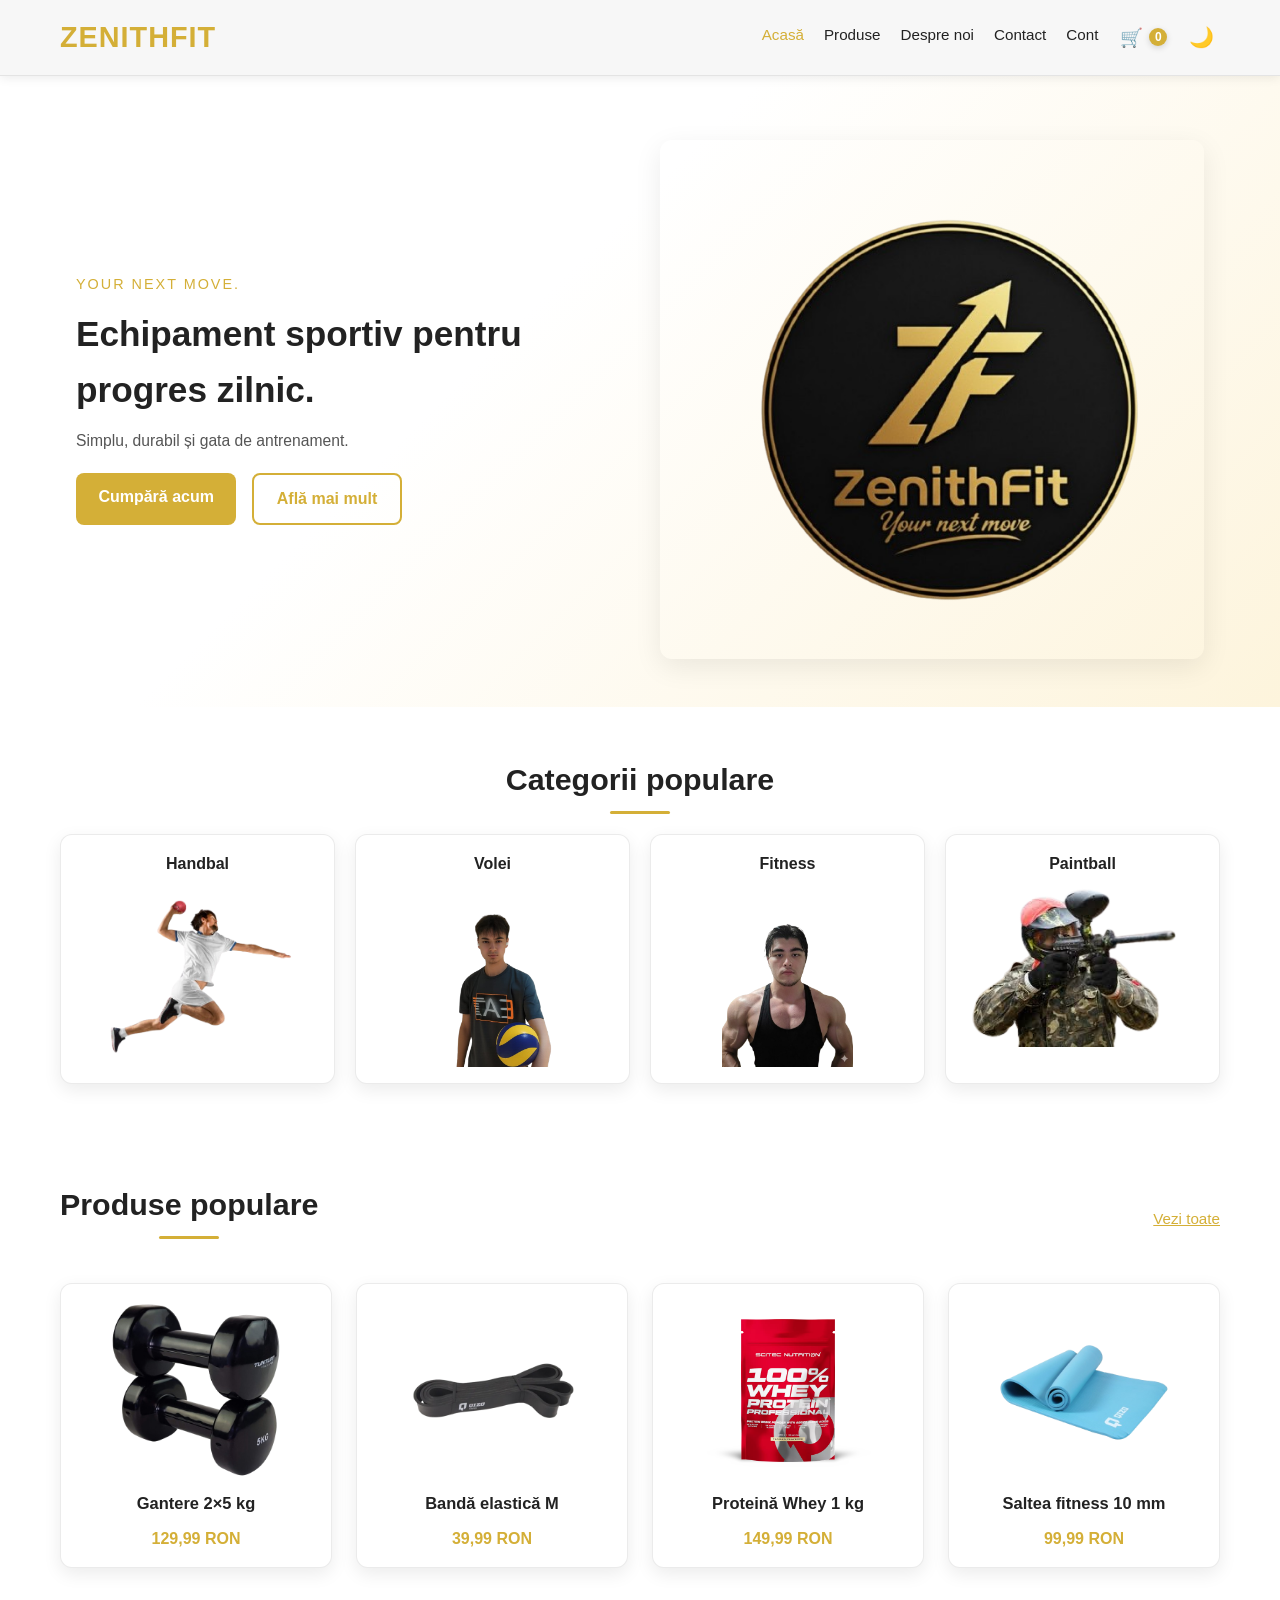
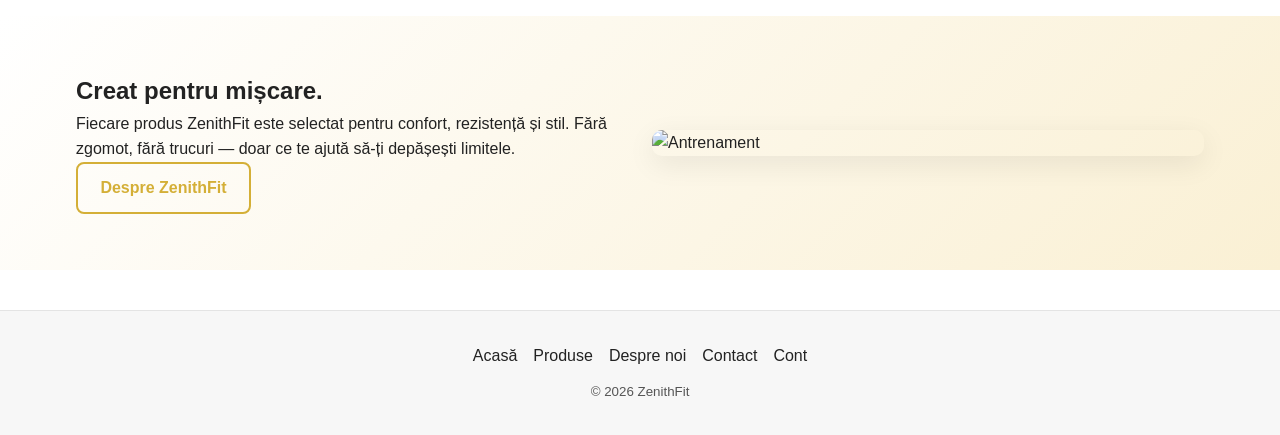
==== commit 6851e0a5: "Add files via upload" ====
--- a/index.html
+++ b/index.html
@@ -10,8 +10,10 @@
   <!-- HEADER -->
   <header class="header">
     <div class="container header__inner">
+      <!-- LOGO STÂNGA -->
       <a class="logo" href="index.html" aria-label="ZenithFit">ZENITHFIT</a>
 
+      <!-- MENIU NAV -->
       <nav class="nav" aria-label="Principal">
         <a href="index.html" class="active">Acasă</a>
         <a href="produse.html">Produse</a>
@@ -20,7 +22,9 @@
         <a href="cont.html">Cont</a>
       </nav>
 
+      <!-- ACȚIUNI HEADER -->
       <div class="header-actions">
+        <a href="cart.html" id="cart-link" class="icon-btn" aria-label="Vezi coș">🛒 <span id="cart-count">0</span></a>
         <button id="theme-toggle" class="icon-btn" type="button" aria-label="Comută tema">🌙</button>
         <button class="burger" id="burger" aria-label="Meniu mobil">☰</button>
       </div>
@@ -43,8 +47,7 @@
         </div>
 
         <div class="hero__image" aria-hidden="true">
-          <!-- Înlocuiește cu imaginea ta; păstrează dimensiunile recomandate -->
-          <img src="images/logo%20nou.png" alt="ZenithFit - echipament sportiv">
+          <img src="images/logo nou.png" alt="ZenithFit - echipament sportiv">
         </div>
       </div>
     </section>
@@ -57,17 +60,14 @@
           <div class="tile__text">Handbal</div>
           <img src="images/handbal.png" alt="Handbal">
         </a>
-
         <a class="tile" role="listitem" href="produse.html#volei">
           <div class="tile__text">Volei</div>
           <img src="images/volei.png" alt="Volei">
         </a>
-
         <a class="tile" role="listitem" href="produse.html#fitness">
           <div class="tile__text">Fitness</div>
           <img src="images/fitness.png" alt="Fitness">
         </a>
-
         <a class="tile" role="listitem" href="produse.html#paintball">
           <div class="tile__text">Paintball</div>
           <img src="images/paintball.png" alt="Paintball">
@@ -89,7 +89,6 @@
           </div>
           <h3 class="product__title">Gantere 2×5 kg</h3>
           <div class="product__price">129,99 RON</div>
-          
         </article>
 
         <article class="product" role="listitem">
@@ -98,7 +97,6 @@
           </div>
           <h3 class="product__title">Bandă elastică M</h3>
           <div class="product__price">39,99 RON</div>
-          
         </article>
 
         <article class="product" role="listitem">
@@ -107,7 +105,6 @@
           </div>
           <h3 class="product__title">Proteină Whey 1 kg</h3>
           <div class="product__price">149,99 RON</div>
-          
         </article>
 
         <article class="product" role="listitem">
@@ -129,7 +126,7 @@
           <a class="btn btn--ghost" href="despre.html">Despre ZenithFit</a>
         </div>
         <div class="story__media" aria-hidden="true">
-          <img src="images/om%20de%20alearga.png" alt="Antrenament">
+          <img src="images/om de alergat.png" alt="Antrenament">
         </div>
       </div>
     </section>
@@ -149,45 +146,43 @@
     </div>
   </footer>
 
-  <!-- SCRIPT: tema, burger, anul -->
+  <!-- SCRIPT: temă, burger, coș -->
   <script>
     document.addEventListener("DOMContentLoaded", function () {
+      const CART_KEY = "zf_cart_v1";
       const root = document.documentElement;
       const btn = document.getElementById("theme-toggle");
       const burger = document.getElementById("burger");
       const nav = document.querySelector(".nav");
       const yearEl = document.getElementById("year");
+      const cartCountEl = document.getElementById("cart-count");
 
-      // tema initiala (default light)
+      // tema inițială
       const saved = localStorage.getItem("theme") || "light";
       root.setAttribute("data-theme", saved);
-
-      // update icon (safety checks)
-      function updateIcon() {
-        if (!btn) return;
-        btn.textContent = root.getAttribute("data-theme") === "dark" ? "☀️" : "🌙";
-      }
+      const updateIcon = () => btn.textContent = root.getAttribute("data-theme") === "dark" ? "☀️" : "🌙";
       updateIcon();
 
-      // toggle tema
-      if (btn) {
-        btn.addEventListener("click", function () {
-          const next = root.getAttribute("data-theme") === "dark" ? "light" : "dark";
-          root.setAttribute("data-theme", next);
-          localStorage.setItem("theme", next);
-          updateIcon();
-        });
+      btn.addEventListener("click", () => {
+        const next = root.getAttribute("data-theme") === "dark" ? "light" : "dark";
+        root.setAttribute("data-theme", next);
+        localStorage.setItem("theme", next);
+        updateIcon();
+      });
+
+      burger.addEventListener("click", () => nav.classList.toggle("nav--open"));
+      if (yearEl) yearEl.textContent = new Date().getFullYear();
+
+      // badge coș
+      function updateCartBadge() {
+        try {
+          const cart = JSON.parse(localStorage.getItem(CART_KEY)) || {};
+          const total = Object.values(cart).reduce((s, it) => s + (it.qty || 0), 0);
+          cartCountEl.textContent = total;
+        } catch { cartCountEl.textContent = 0; }
       }
-
-      // burger nav (mobil)
-      if (burger && nav) {
-        burger.addEventListener("click", function () {
-          nav.classList.toggle("nav--open");
-        });
-      }
-
-      // set year
-      if (yearEl) yearEl.textContent = new Date().getFullYear();
+      updateCartBadge();
+      window.addEventListener("storage", e => { if (e.key === CART_KEY) updateCartBadge(); });
     });
   </script>
 </body>
--- a/styles.css
+++ b/styles.css
@@ -1,280 +1,393 @@
 /* ================================
-   VARIABILE TEMĂ
+   VARIABILE TEMĂ – ALB & AURIU
 ================================ */
 :root[data-theme="light"] {
-  --bg: #4169E1;          /* royal blue */
-  --bg-alt: #3657b7;      /* albastru mai închis */
-  --text: #ffffff;
-  --text-alt: #e0e0e0;
-  --accent: #2ecc71;      /* verde energic */
-  --card-bg: #3657b7;
-  --border: rgba(255,255,255,0.18);
-
-  /* background composition tokens (light) */
-  --bg-gradient: linear-gradient(180deg, rgba(65,105,225,1) 0%, rgba(54,87,183,1) 100%);
-  --bg-radial-1: radial-gradient(800px 400px at 10% 10%, rgba(255,255,255,0.06), transparent 30%);
-  --bg-radial-2: radial-gradient(600px 300px at 90% 80%, rgba(255,255,255,0.035), transparent 35%);
-  --bg-pattern: repeating-linear-gradient(45deg, rgba(255,255,255,0.02) 0px, rgba(255,255,255,0.02) 2px, transparent 2px, transparent 20px);
-  --bg-overlay-color: rgba(0,0,0,0.06);
+  --bg: #ffffff;
+  --bg-alt: #f7f7f7;
+  --text: #222222;
+  --text-alt: #555555;
+  --accent: #d4af37;       /* auriu elegant */
+  --card-bg: #ffffff;
+  --border: rgba(0,0,0,0.08);
+  --shadow: rgba(0,0,0,0.08);
+  --muted-bg: rgba(0,0,0,0.03);
 }
 
 :root[data-theme="dark"] {
-  --bg: #111;
-  --bg-alt: #222;
-  --text: #f5f5f5;
-  --text-alt: #aaa;
-  --accent: #2ecc71;
-  --card-bg: #1a1a1a;
-  --border: rgba(255,255,255,0.06);
-
-  --bg-gradient: linear-gradient(180deg, rgba(20,22,30,1) 0%, rgba(10,12,18,1) 100%);
-  --bg-radial-1: radial-gradient(700px 300px at 12% 12%, rgba(255,255,255,0.02), transparent 25%);
+  --bg: #0b0b0f;
+  --bg-alt: #0f1114;
+  --text: #ececec;
+  --text-alt: #cfcfcf;
+  --accent: #d4af37;
+  --card-bg: #0f1215;
+  --border: rgba(212,175,55,0.10);
+  --shadow: rgba(0,0,0,0.6);
+  --muted-bg: rgba(255,255,255,0.02);
+  --bg-gradient: linear-gradient(180deg, rgba(10,10,12,1) 0%, rgba(14,14,16,1) 100%);
+  --bg-radial-1: radial-gradient(700px 300px at 12% 12%, rgba(212,175,55,0.03), transparent 25%);
   --bg-radial-2: radial-gradient(500px 250px at 85% 75%, rgba(255,255,255,0.01), transparent 30%);
-  --bg-pattern: repeating-linear-gradient(45deg, rgba(255,255,255,0.01) 0px, rgba(255,255,255,0.01) 2px, transparent 2px, transparent 30px);
-  --bg-overlay-color: rgba(0,0,0,0.25);
 }
 
 /* ================================
    RESET + BAZE
 ================================ */
-* { box-sizing: border-box; margin: 0; padding: 0; }
-
-html, body { height: 100%; }
+* { margin: 0; padding: 0; box-sizing: border-box; }
 
 html, body {
-  font-family: Inter, system-ui, -apple-system, "Segoe UI", Roboto, "Helvetica Neue", Arial, sans-serif;
-  color: var(--text);
-  line-height: 1.5;
-  -webkit-font-smoothing: antialiased; /* stylelint-disable-line property-no-vendor-prefix */
-  -moz-osx-font-smoothing: grayscale;  /* stylelint-disable-line property-no-vendor-prefix */
-}
-
-/* Background composed layers */
-body {
-  background-image:
-    var(--bg-radial-1),
-    var(--bg-radial-2),
-    var(--bg-gradient);
-  background-repeat: no-repeat, no-repeat, no-repeat;
-  background-attachment: scroll;
-  background-size: auto, auto, cover;
-  color: var(--text);
-  -webkit-font-smoothing:antialiased;
-  -moz-osx-font-smoothing:grayscale;
+  font-family: 'Poppins', Arial, sans-serif;
+  background: var(--bg);
+  color: var(--text);
+  line-height: 1.6;
+  -webkit-font-smoothing: antialiased;
+  -moz-osx-font-smoothing: grayscale;
+  scroll-behavior: smooth;
+}
+
+img { max-width: 100%; height: auto; display: block; }
+
+a { color: inherit; text-decoration: none; }
+
+button { font: inherit; cursor: pointer; background: none; border: none; }
+
+/* ================================
+   CONTAINERE & TIPOGRAFIE
+================================ */
+.container { max-width: 1160px; margin: 0 auto; padding: 0 1rem; }
+
+.section { padding: 3rem 0; }
+
+.section__title {
+  font-size: 1.9rem;
+  text-align: center;
+  color: var(--text);
+  margin-bottom: 1.25rem;
   position: relative;
-  min-height: 100%;
-  overflow-x: hidden; /* eliminate horizontal scroll */
-}
-
-/* textured overlay */
-body::before {
+}
+.section__title::after {
   content: "";
-  position: fixed;
-  inset: 0;
-  pointer-events: none;
-  background-image: var(--bg-pattern);
-  opacity: 0.28;
-  mix-blend-mode: overlay;
-  z-index: 0;
-}
-
-/* subtle bottom dark overlay */
-body::after {
-  content: "";
-  position: fixed;
-  left: 0;
-  right: 0;
-  bottom: 0;
-  height: 25vh;
-  pointer-events: none;
-  background: linear-gradient(180deg, transparent 0%, var(--bg-overlay-color) 100%);
-  z-index: 0;
-}
-
-/* ensure content above decorative layers */
-header, main, footer, .container { position: relative; z-index: 1; }
-
-/* basic elements */
-img { max-width: 100%; height: auto; display: block; }
-a { color: inherit; text-decoration: none; }
-button { font: inherit; cursor: pointer; border: none; background: none; }
-
-/* ================================
-   LAYOUT GENERAL
-================================ */
-.container { max-width: 1160px; margin: 0 auto; padding: 0 1rem; }
-.section { padding: 3rem 0; }
-.section__title { font-size: 1.8rem; margin-bottom: 2rem; text-align: center; }
-.section__head { display: flex; justify-content: space-between; align-items: center; margin-bottom: 2rem; }
-.link { font-size: 0.9rem; color: var(--accent); text-decoration: underline; }
-
-/* ================================
-   HEADER
+  display: block;
+  width: 60px;
+  height: 3px;
+  background: var(--accent);
+  margin: 0.5rem auto 0;
+  border-radius: 2px;
+}
+
+.section__head { display:flex; justify-content:space-between; align-items:center; margin-bottom:1.5rem; }
+
+.link { font-size:0.95rem; color:var(--accent); text-decoration:underline; }
+
+/* ================================
+   HEADER (logo STÂNGA fix + acțiuni DREAPTA)
 ================================ */
 .header {
-  background: linear-gradient(180deg, rgba(255,255,255,0.04), rgba(255,255,255,0.02));
-  position: sticky; top: 0; z-index: 1000;
-  border-bottom: 1px solid var(--border); backdrop-filter: blur(6px);
-}
-.header__inner { display: flex; justify-content: space-between; align-items: center; padding: 1rem 0; }
-.logo { font-size: 1.5rem; font-weight: 900; color: var(--accent); letter-spacing: 1px; }
-.nav { display: flex; gap: 1.5rem; }
-.nav a { font-size: 0.95rem; padding-bottom: 2px; border-bottom: 2px solid transparent; transition: border .18s; }
-.nav a:hover, .nav a.active { border-color: var(--accent); }
-.icon-btn { font-size: 1.2rem; margin-left: 1rem; padding:6px; border-radius:8px; background:transparent; color:var(--text); }
-.burger { display: none; }
+  background: var(--bg-alt);
+  border-bottom: 1px solid var(--border);
+  box-shadow: 0 2px 10px var(--shadow);
+  position: sticky;
+  top: 0;
+  z-index: 1000;
+}
+
+.header__inner {
+  display:flex;
+  align-items:center;
+  gap:1rem;
+  padding: 0.9rem 0;
+}
+
+/* LOGO pe stânga */
+.logo {
+  font-size: 1.8rem;
+  font-weight: 700;
+  color: var(--accent);
+  letter-spacing: 1px;
+  margin-right: auto; /* FORȚEAZĂ logo-ul să stea la stânga */
+}
+
+/* NAV */
+.nav {
+  display:flex;
+  gap:1.25rem;
+  align-items:center;
+}
+.nav a {
+  font-size: 0.95rem;
+  font-weight: 500;
+  padding-bottom: 4px;
+  color: var(--text);
+  transition: color .18s, border-color .18s;
+}
+.nav a:hover,
+.nav a.active { color: var(--accent); }
+
+/* ICONS / ACȚIUNI DREAPTA */
+.header-actions { display:flex; align-items:center; gap:0.6rem; }
+
+.icon-btn {
+  display:inline-flex;
+  align-items:center;
+  justify-content:center;
+  font-size:1.25rem;
+  color: var(--accent);
+  padding:6px;
+  border-radius:6px;
+  transition: background .12s, opacity .12s;
+}
+.icon-btn:hover { opacity:0.85; }
+
+/* badge coș */
+#cart-link { position: relative; font-size:1.15rem; color:var(--accent); text-decoration:none; }
+#cart-count {
+  display:inline-block;
+  min-width:18px;
+  height:18px;
+  line-height:18px;
+  padding:0 5px;
+  font-size:12px;
+  font-weight:700;
+  color:#fff;
+  background:var(--accent);
+  border-radius:999px;
+  text-align:center;
+  vertical-align:middle;
+  margin-left:6px;
+  box-shadow: 0 2px 6px rgba(0,0,0,0.15);
+}
+
+/* BURGER */
+.burger {
+  display:none;
+  font-size:1.6rem;
+  color: var(--accent);
+  background: none;
+  border: none;
+}
 
 /* ================================
    HERO
 ================================ */
-.hero { padding: 3rem 0; }
-.hero__grid { display: grid; grid-template-columns: 1fr 1fr; align-items: center; gap: 2rem; }
-.eyebrow { display:inline-block; font-weight:800; letter-spacing:.4px; color: rgba(0,0,0,0.06); background: linear-gradient(90deg,var(--accent),#5bd2ff); padding:6px 10px; border-radius:999px; margin-bottom:10px; }
-.hero__text h1 { font-size: 2.25rem; margin: .6rem 0; line-height:1.05; }
-.hero__text .lead { color: var(--text-alt); max-width: 60ch; }
-.hero__actions { margin-top: 1.5rem; display:flex; gap:1rem; }
-.hero__image { border-radius: 12px; overflow: hidden; box-shadow: 0 20px 40px rgba(0,0,0,0.2); background: linear-gradient(180deg, rgba(255,255,255,0.03), rgba(255,255,255,0.01)); padding: 18px; }
-.hero__image img { width:100%; height:320px; object-fit:cover; display:block; max-width:520px; }
+.hero {
+  padding: 4rem 0 3rem;
+  background: linear-gradient(135deg, #fff 40%, #fdf4dc 100%);
+}
+
+.hero__grid {
+  display:grid;
+  grid-template-columns: 1fr 1fr;
+  gap: 2.5rem;
+  align-items:center;
+}
+
+.eyebrow { font-size:0.9rem; color:var(--accent); text-transform:uppercase; letter-spacing:2px; }
+.hero__text h1 { font-size:2.2rem; margin:0.6rem 0; color:var(--text); }
+.lead { color:var(--text-alt); font-size:1.03rem; }
+
+.hero__actions { margin-top:1.25rem; display:flex; gap:1rem; }
+
+.hero__image img { border-radius:12px; box-shadow:0 8px 28px var(--shadow); }
 
 /* ================================
    BUTOANE
 ================================ */
-.btn { display:inline-block; background: linear-gradient(90deg, var(--accent), #1fbf63); color: #061225; padding: 0.8rem 1.4rem; border-radius: 999px; font-weight:800; border:1px solid rgba(0,0,0,0.05); transition: transform .12s ease, filter .12s ease; }
-.btn:hover { transform: translateY(-2px); filter:brightness(1.02); }
-.btn--ghost { background: transparent; color: var(--text); border:1px solid var(--border); }
-.btn--block { display:block; width:100%; margin-top:.5rem; }
-
-/* ================================
-   CATEGORII (TILES)
-================================ */
-.tiles { display: grid; grid-template-columns: repeat(auto-fit, minmax(220px, 1fr)); gap: 1.5rem; justify-content: center; }
+.btn {
+  display:inline-block;
+  background: var(--accent);
+  color: #fff;
+  padding: 0.7rem 1.4rem;
+  border-radius:8px;
+  font-weight:600;
+  transition: transform .18s, background .18s, box-shadow .18s;
+}
+.btn:hover { transform: translateY(-3px); background:#c9a635; box-shadow:0 6px 18px rgba(0,0,0,0.08); }
+
+.btn--ghost {
+  background: transparent;
+  border: 2px solid var(--accent);
+  color: var(--accent);
+}
+.btn--ghost:hover { background: var(--accent); color:#fff; }
+
+/* ================================
+   CATEGORII (tiles)
+================================ */
+.tiles {
+  display:grid;
+  grid-template-columns: repeat(auto-fit, minmax(220px, 1fr));
+  gap:1.25rem;
+}
+
 .tile {
-  background: linear-gradient(180deg, rgba(255,255,255,0.03), rgba(0,0,0,0.02));
-  border-radius: 12px; padding: 1rem; text-align: left;
-  box-shadow: 0 8px 30px rgba(0,0,0,0.18); overflow:hidden; position:relative;
-  display:flex; align-items:flex-end; min-height: 180px; gap:12px;
-}
+  background: var(--card-bg);
+  border-radius:12px;
+  padding:1rem;
+  text-align:center;
+  border: 1px solid var(--border);
+  box-shadow: 0 6px 18px var(--shadow);
+  transition: transform .18s, box-shadow .18s;
+}
+.tile:hover { transform: translateY(-6px); box-shadow: 0 12px 30px rgba(0,0,0,0.08); }
+
+.tile__text { font-weight:600; margin-bottom:0.6rem; color:var(--text); }
+
+/* IMAGE FIX: fară crop, centrate */
 .tile img {
-  position:absolute; right:12px; bottom:8px; width:48%; height:auto; max-height: calc(100% - 18px);
-  object-fit:cover; opacity:0.98; transition: transform .25s ease;
-}
-.tile__text {
-  position:relative; z-index:2; margin-bottom:.6rem; font-weight:900; color:var(--text);
-  background: rgba(0,0,0,0.12); padding:8px 12px; border-radius:8px; align-self:flex-start;
-}
-
-/* ================================
-   PRODUSE
-================================ */
-.products { display: grid; grid-template-columns: repeat(auto-fit, minmax(220px, 1fr)); gap: 2rem; justify-content: center; }
+  width: 100%;
+  height: auto;
+  object-fit: contain;
+  display: block;
+  margin: 0 auto;
+  border-radius:8px;
+  max-height: 180px;
+}
+
+/* ================================
+   PRODUSE (grid)
+================================ */
+.products {
+  display:grid;
+  grid-template-columns: repeat(auto-fit, minmax(220px, 1fr));
+  gap:1.5rem;
+  align-items:start;
+  justify-items:stretch;
+}
+
 .product {
-  background: linear-gradient(180deg, rgba(255,255,255,0.03), rgba(0,0,0,0.02)); border-radius:12px; padding:1rem;
-  text-align:center; box-shadow:0 10px 30px rgba(0,0,0,0.18); transition: transform .2s, box-shadow .2s;
-}
-.product:hover { transform: translateY(-6px); box-shadow: 0 22px 54px rgba(0,0,0,0.28); }
-.product__media { height:160px; display:flex; align-items:center; justify-content:center; border-radius:10px; overflow:hidden; margin-bottom:12px; background: rgba(0,0,0,0.04); }
-.product__media img { max-width:100%; max-height:100%; object-fit:contain; display:block; }
-.product__title { margin:.5rem 0; font-weight:700; }
-.product__price { font-weight:900; margin-bottom:.5rem; }
-
-/* ================================
-   STORY
-================================ */
-.story { background: linear-gradient(180deg, rgba(255,255,255,0.02), rgba(0,0,0,0.02)); padding:3rem 0; }
-.story__inner { display:grid; grid-template-columns: 1fr 1fr; gap:2rem; align-items:center; }
-.story__media img { width:100%; height:320px; object-fit:cover; border-radius:12px; box-shadow:0 18px 40px rgba(0,0,0,0.25); }
-.story__text h2 { font-size:1.6rem; margin-bottom:1rem; color:var(--text); }
+  background: var(--card-bg);
+  border-radius:12px;
+  padding:1rem;
+  text-align:center;
+  border:1px solid var(--border);
+  box-shadow:0 6px 18px var(--shadow);
+  transition: transform .2s, box-shadow .2s;
+  display:flex;
+  flex-direction:column;
+  gap:0.6rem;
+}
+.product:hover { transform: translateY(-6px); box-shadow: 0 12px 30px rgba(0,0,0,0.08); }
+
+/* IMAGE FIX: fară crop în produsele listate */
+.product__media {
+  width:100%;
+  display:block;
+  text-align:center;
+}
+.product__media img {
+  width: auto;
+  max-width: 100%;
+  height: auto;
+  object-fit: contain;
+  display:block;
+  margin: 0 auto;
+  border-radius:8px;
+  max-height: 180px;
+}
+
+.product__title { font-weight:600; color:var(--text); font-size:1.03rem; }
+.product__price { font-weight:700; color:var(--accent); }
+
+.product .btn--block { margin-top:auto; }
+
+/* ================================
+   STORY / ABOUT
+================================ */
+.story { background: linear-gradient(135deg, #fff, #faf0d4); padding:3.5rem 0; }
+.story__inner { display:grid; grid-template-columns: 1fr 1fr; gap:1.5rem; align-items:center; }
+.story__media img { border-radius:10px; box-shadow:0 8px 28px var(--shadow); }
 
 /* ================================
    FOOTER
 ================================ */
-.footer { background: linear-gradient(180deg, rgba(255,255,255,0.03), rgba(0,0,0,0.02)); padding:2rem 0; margin-top:2rem; border-top:1px solid var(--border); }
-.footer__inner { display:flex; flex-direction:column; align-items:center; gap:1rem; }
+.footer { background: var(--bg-alt); border-top:1px solid var(--border); padding:2rem 0; margin-top:2.5rem; }
+.footer__inner { display:flex; flex-direction:column; align-items:center; gap:0.8rem; }
 .footer__links { display:flex; gap:1rem; flex-wrap:wrap; }
 .footer small { color:var(--text-alt); }
 
 /* ================================
-   FIXES (prevent overflow + responsive tweaks)
-================================ */
-/* ensure no horizontal scrolls */
-html, body { overflow-x: hidden; }
-
-/* limit hero image on very wide screens */
-@media (min-width: 1400px) {
-  .hero__image img { max-width: 480px; height: 360px; object-fit: cover; }
-}
-
-/* responsive */
-@media (max-width: 1024px) {
+   CART / ACCOUNT SPECIFICS
+================================ */
+.products.grid-2 { grid-template-columns: 1fr 1fr; }
+
+#cart-container .product__media img,
+#cart-container .product__media {
+  width:120px; height:80px; object-fit:cover; border-radius:8px; margin:0 auto;
+}
+
+#cart-container .product { display:flex; flex-direction:column; align-items:center; gap:8px; padding:1rem; }
+
+#cart-summary { border-radius:12px; padding:1rem; border:1px solid var(--border); background:var(--card-bg); box-shadow:0 8px 20px var(--shadow); }
+
+/* ================================
+   UTILITIES
+================================ */
+.text-center { text-align:center; }
+.lead { color:var(--text-alt); font-size:0.98rem; }
+.hide { display:none !important; }
+
+/* ================================
+   RESPONSIVE
+================================ */
+@media (max-width: 980px) {
   .hero__grid { grid-template-columns: 1fr; }
   .story__inner { grid-template-columns: 1fr; }
-  .tile img { width:55%; }
+  .product__media img { max-height:160px; }
 }
 
 @media (max-width: 768px) {
-  .hero__text h1 { font-size: 1.6rem; }
-  .nav { display: none; position: absolute; right: 1rem; top: 64px; flex-direction: column; gap: 1rem; background: linear-gradient(180deg, rgba(0,0,0,0.04), rgba(0,0,0,0.02)); padding: 1rem; border-radius: 8px; border:1px solid var(--border); }
+  .nav {
+    display:none;
+    position:absolute;
+    right:1rem;
+    top:60px;
+    background:var(--bg-alt);
+    padding:1rem;
+    border-radius:10px;
+    box-shadow:0 8px 20px var(--shadow);
+    border:1px solid var(--border);
+    flex-direction:column;
+    gap:0.8rem;
+  }
   .nav.nav--open { display:flex; }
-  .burger { display:block; font-size:1.4rem; background:transparent; border-radius:8px; padding:6px; }
-  .products { grid-template-columns: repeat(2, 1fr); }
-  .tiles { grid-template-columns: repeat(2, 1fr); }
-}
-
-@media (max-width: 460px) {
-  .products { grid-template-columns: 1fr; }
-  .tiles { grid-template-columns: 1fr; }
-  .hero__image img { height: 220px; object-fit: cover; }
-}
-
-/* small hover transitions */
-.tile:hover img { transform: translateY(-6px) scale(1.02); }
-.product:hover { transform: translateY(-6px); box-shadow: 0 22px 54px rgba(0,0,0,0.28); 
-/* ======== Cart sidebar styles ======== */
-.cart {
-  position: fixed;
-  top: 0;
-  right: -420px;            /* ascuns implicit */
-  width: 380px;
-  max-width: calc(100% - 40px);
-  height: 100vh;
+  .burger { display:block; }
+  .hero { padding:2.5rem 0; }
+  .tile img { max-height:140px; }
+  .product__media img { max-height:140px; }
+  #cart-count { min-width:16px; height:16px; line-height:16px; font-size:11px; }
+}
+
+/* ================================
+   DARK THEME ADJUSTMENTS
+================================ */
+:root[data-theme="dark"] body {
+  background-image: var(--bg-radial-1), var(--bg-radial-2), var(--bg-gradient);
+  background-repeat:no-repeat;
+  color: var(--text);
+}
+
+:root[data-theme="dark"] .header { background: linear-gradient(180deg, rgba(255,255,255,0.02), rgba(255,255,255,0.01)); border-bottom:1px solid rgba(255,255,255,0.03); backdrop-filter: blur(6px); }
+:root[data-theme="dark"] .nav a { color: var(--text-alt); }
+:root[data-theme="dark"] .nav a.active, :root[data-theme="dark"] .nav a:hover { color: var(--accent); }
+:root[data-theme="dark"] .logo { color: var(--accent); }
+
+:root[data-theme="dark"] .tile, :root[data-theme="dark"] .product, :root[data-theme="dark"] #cart-summary {
   background: linear-gradient(180deg, rgba(255,255,255,0.02), rgba(0,0,0,0.03));
-  box-shadow: -20px 0 40px rgba(0,0,0,0.35);
-  transition: right .28s cubic-bezier(.22,.9,.3,1);
-  z-index: 2000;
-  display: flex;
-  flex-direction: column;
-  padding: 14px;
-  gap: 12px;
-  overflow: hidden;
-}
-.cart--open { right: 0; }
-
-.cart__head { display:flex; justify-content:space-between; align-items:center; gap:10px; padding-bottom:8px; border-bottom:1px solid var(--border); }
-.cart__head h3 { margin:0; font-size:1.1rem; color:var(--text); }
-#cart-close { background:transparent; border-radius:6px; padding:6px; color:var(--text); }
-
-.cart__items { overflow:auto; padding:8px 2px; gap:10px; display:flex; flex-direction:column; flex:1; }
-
-/* single item */
-.cart__item { display:flex; gap:10px; align-items:center; padding:8px; border-radius:8px; background: rgba(0,0,0,0.02); }
-.cart__item-img { width:72px; height:72px; object-fit:cover; border-radius:6px; flex-shrink:0; }
-.cart__item-body { flex:1; }
-.cart__item-title { font-weight:700; margin-bottom:6px; color:var(--text); }
-.cart__item-meta { color:var(--text-alt); font-size:0.9rem; margin-bottom:8px; }
-.cart__item-controls { display:flex; gap:6px; align-items:center; }
-.cart__item-controls button { padding:6px 8px; border-radius:8px; background:transparent; border:1px solid var(--border); color:var(--text); cursor:pointer; }
-
-.cart__item-price { font-weight:800; color:var(--text); margin-left:10px; white-space:nowrap; }
-
-.cart__foot { border-top:1px solid var(--border); padding-top:8px; display:flex; flex-direction:column; gap:10px; }
-.cart__totals { display:flex; justify-content:space-between; font-weight:700; color:var(--text); }
-.cart__actions { display:flex; gap:8px; }
-.cart-backdrop { position:fixed; inset:0; background: rgba(0,0,0,0.36); z-index:1500; transition:opacity .2s ease; }
-
-/* small screens */
-@media (max-width: 520px) {
-  .cart { width: 100%; right: -100%; max-width:100%; padding:12px; }
-  .cart--open { right: 0; }
-  .cart__item-img { width:56px; height:56px; }
-  }
-}+  border:1px solid rgba(255,255,255,0.04);
+  box-shadow: 0 8px 30px rgba(0,0,0,0.6);
+  color: var(--text);
+}
+
+:root[data-theme="dark"] .product__title { color: var(--text); }
+:root[data-theme="dark"] .product__price { color: var(--accent); }
+
+:root[data-theme="dark"] .btn { background: linear-gradient(90deg, var(--accent), #b78f2e); color: #081015; }
+:root[data-theme="dark"] .btn--ghost { background: transparent; border:1px solid rgba(212,175,55,0.3); color: var(--accent); }
+
+:root[data-theme="dark"] .footer { background: #0c0c0e; border-top:1px solid rgba(255,255,255,0.03); }
+:root[data-theme="dark"] .footer a, :root[data-theme="dark"] .footer small { color: var(--text-alt); }
+
+:root[data-theme="dark"] input, :root[data-theme="dark"] textarea, :root[data-theme="dark"] select {
+  background: #0b0d0f; color: var(--text); border:1px solid rgba(255,255,255,0.03); padding:10px; border-radius:10px;
+}
+
+/* focus */
+a:focus, button:focus, input:focus, textarea:focus { outline: 3px solid rgba(212,175,55,0.12); outline-offset: 2px; border-radius:6px; }
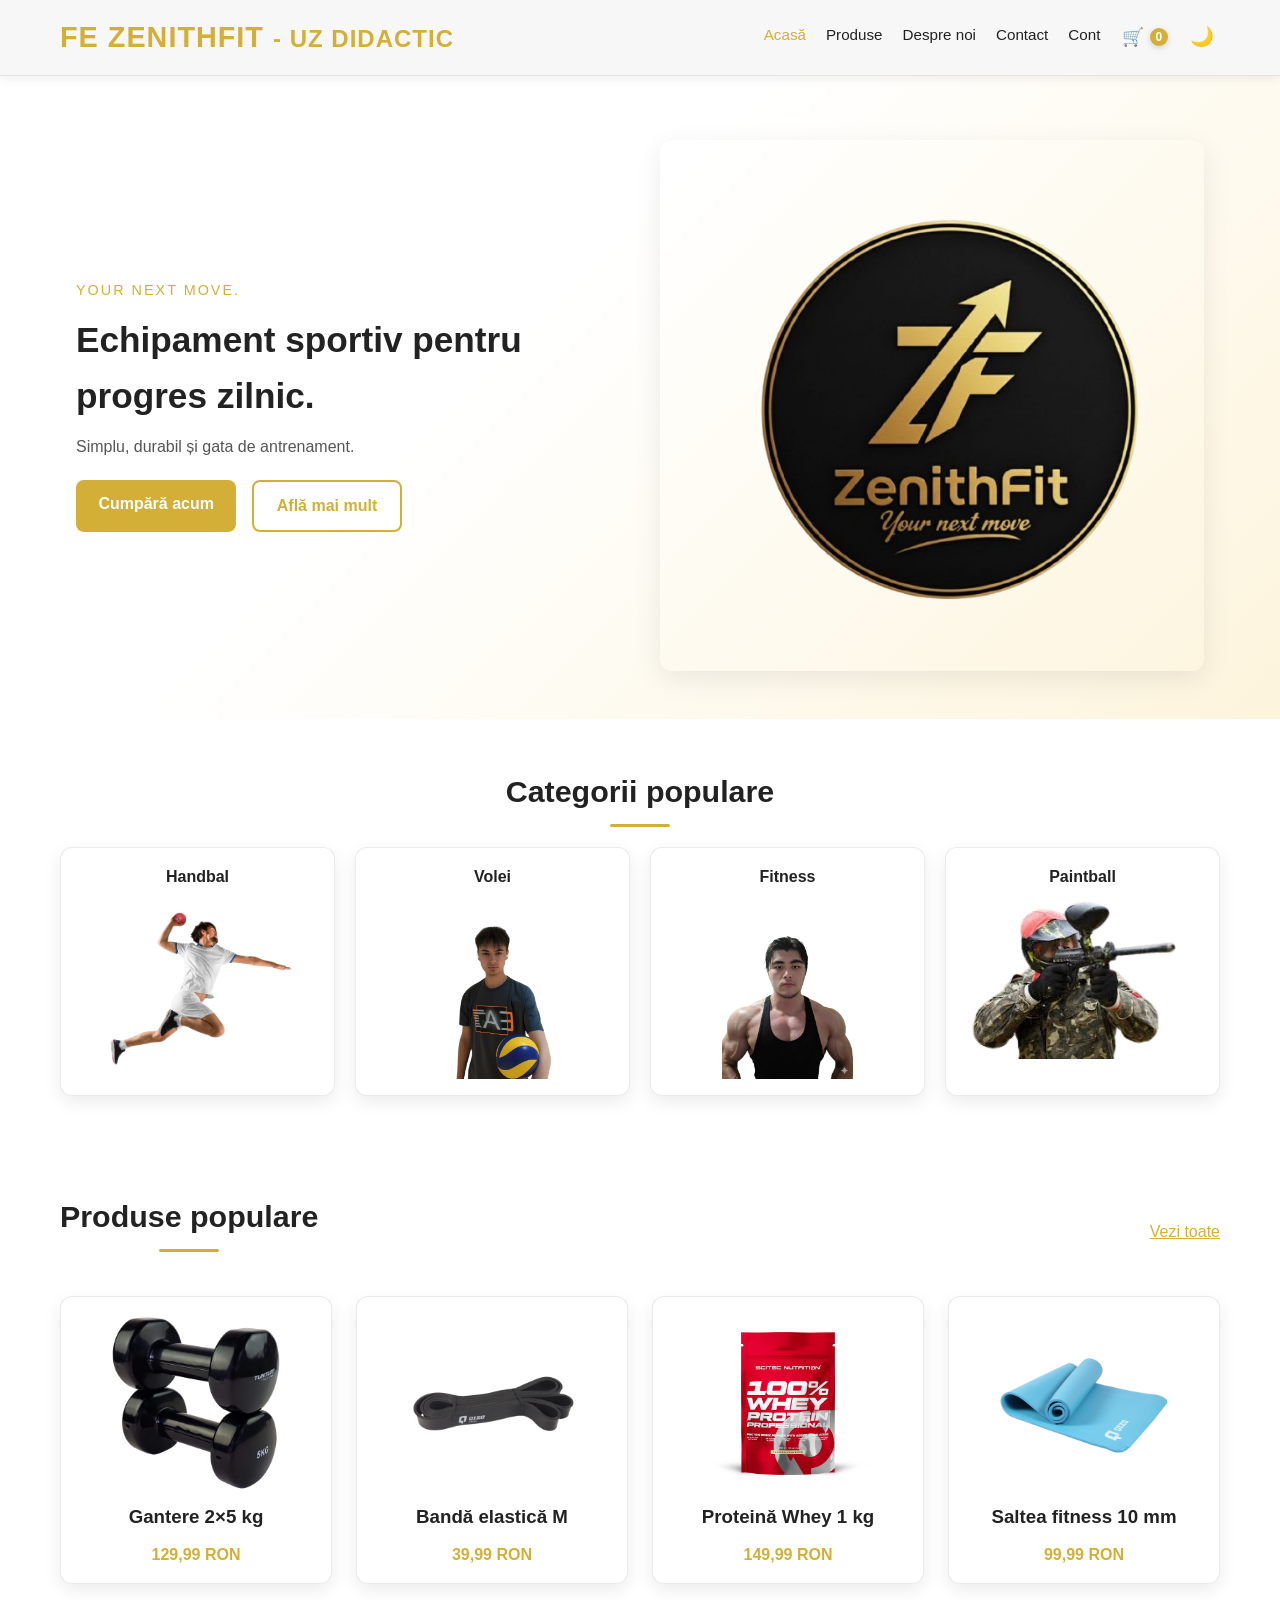
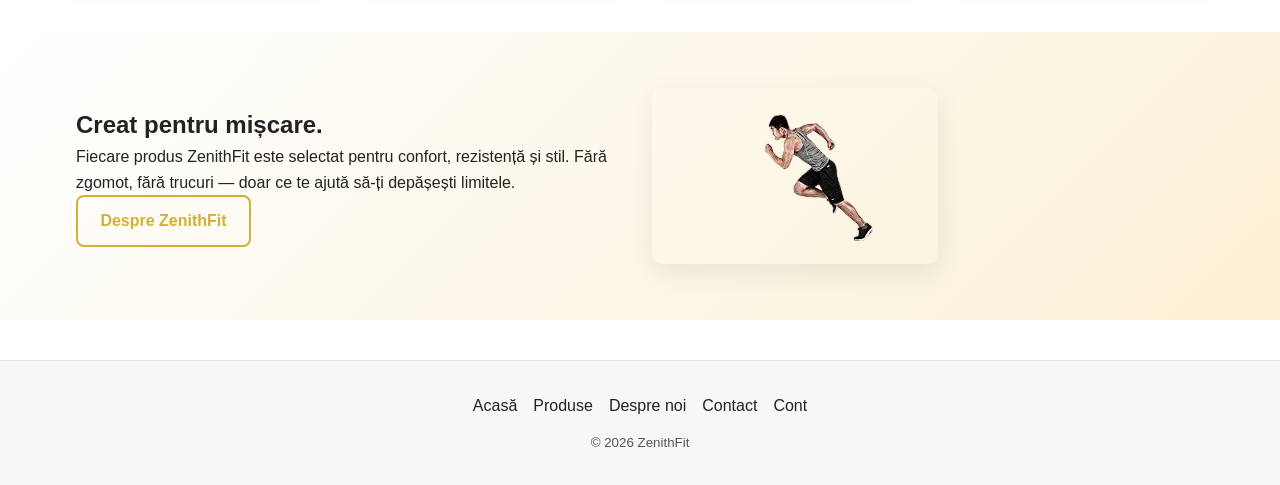
==== commit 60d9b1b2: "Add files via upload" ====
--- a/index.html
+++ b/index.html
@@ -11,7 +11,10 @@
   <header class="header">
     <div class="container header__inner">
       <!-- LOGO STÂNGA -->
-      <a class="logo" href="index.html" aria-label="ZenithFit">ZENITHFIT</a>
+      <a class="logo" href="index.html">
+  <span>FE ZENITHFIT</span>
+  <small class="logo-sub">- UZ DIDACTIC</small>
+</a>
 
       <!-- MENIU NAV -->
       <nav class="nav" aria-label="Principal">
@@ -126,7 +129,7 @@
           <a class="btn btn--ghost" href="despre.html">Despre ZenithFit</a>
         </div>
         <div class="story__media" aria-hidden="true">
-          <img src="images/om de alergat.png" alt="Antrenament">
+          <img src="images/om%20de%20alearga.png" alt="Antrenament">
         </div>
       </div>
     </section>
--- a/styles.css
+++ b/styles.css
@@ -1,393 +1,150 @@
 /* ================================
-   VARIABILE TEMĂ – ALB & AURIU
+   TEMA – ALB & AURIU
 ================================ */
-:root[data-theme="light"] {
-  --bg: #ffffff;
-  --bg-alt: #f7f7f7;
-  --text: #222222;
-  --text-alt: #555555;
-  --accent: #d4af37;       /* auriu elegant */
-  --card-bg: #ffffff;
-  --border: rgba(0,0,0,0.08);
-  --shadow: rgba(0,0,0,0.08);
-  --muted-bg: rgba(0,0,0,0.03);
+:root[data-theme="light"]{
+  --bg:#fff;--bg-alt:#f7f7f7;--text:#222;--text-alt:#555;
+  --accent:#d4af37;--card-bg:#fff;--border:rgba(0,0,0,.08);
+  --shadow:rgba(0,0,0,.08);--muted-bg:rgba(0,0,0,.03);
 }
-
-:root[data-theme="dark"] {
-  --bg: #0b0b0f;
-  --bg-alt: #0f1114;
-  --text: #ececec;
-  --text-alt: #cfcfcf;
-  --accent: #d4af37;
-  --card-bg: #0f1215;
-  --border: rgba(212,175,55,0.10);
-  --shadow: rgba(0,0,0,0.6);
-  --muted-bg: rgba(255,255,255,0.02);
-  --bg-gradient: linear-gradient(180deg, rgba(10,10,12,1) 0%, rgba(14,14,16,1) 100%);
-  --bg-radial-1: radial-gradient(700px 300px at 12% 12%, rgba(212,175,55,0.03), transparent 25%);
-  --bg-radial-2: radial-gradient(500px 250px at 85% 75%, rgba(255,255,255,0.01), transparent 30%);
+:root[data-theme="dark"]{
+  --bg:#0b0b0f;--bg-alt:#0f1114;--text:#ececec;--text-alt:#cfcfcf;
+  --accent:#d4af37;--card-bg:#0f1215;--border:rgba(212,175,55,.10);
+  --shadow:rgba(0,0,0,.6);--muted-bg:rgba(255,255,255,.02);
+  --bg-gradient:linear-gradient(180deg,#0a0a0c 0%,#0e0e10 100%);
+  --bg-r1:radial-gradient(700px 300px at 12% 12%,rgba(212,175,55,.04),transparent 25%);
+  --bg-r2:radial-gradient(500px 250px at 85% 75%,rgba(255,255,255,.03),transparent 30%);
 }
 
 /* ================================
-   RESET + BAZE
+   RESET
 ================================ */
-* { margin: 0; padding: 0; box-sizing: border-box; }
-
-html, body {
-  font-family: 'Poppins', Arial, sans-serif;
-  background: var(--bg);
-  color: var(--text);
-  line-height: 1.6;
-  -webkit-font-smoothing: antialiased;
-  -moz-osx-font-smoothing: grayscale;
-  scroll-behavior: smooth;
-}
-
-img { max-width: 100%; height: auto; display: block; }
-
-a { color: inherit; text-decoration: none; }
-
-button { font: inherit; cursor: pointer; background: none; border: none; }
+*{margin:0;padding:0;box-sizing:border-box}
+html,body{font-family:'Poppins',Arial,sans-serif;line-height:1.6;background:var(--bg);color:var(--text);-webkit-font-smoothing:antialiased;-moz-osx-font-smoothing:grayscale;scroll-behavior:smooth}
+img{max-width:100%;height:auto;display:block}
+a{color:inherit;text-decoration:none}
+button{font:inherit;border:none;background:0;cursor:pointer}
 
 /* ================================
-   CONTAINERE & TIPOGRAFIE
+   LAYOUT & TIPOGRAFIE
 ================================ */
-.container { max-width: 1160px; margin: 0 auto; padding: 0 1rem; }
-
-.section { padding: 3rem 0; }
-
-.section__title {
-  font-size: 1.9rem;
-  text-align: center;
-  color: var(--text);
-  margin-bottom: 1.25rem;
-  position: relative;
-}
-.section__title::after {
-  content: "";
-  display: block;
-  width: 60px;
-  height: 3px;
-  background: var(--accent);
-  margin: 0.5rem auto 0;
-  border-radius: 2px;
-}
-
-.section__head { display:flex; justify-content:space-between; align-items:center; margin-bottom:1.5rem; }
-
-.link { font-size:0.95rem; color:var(--accent); text-decoration:underline; }
+.container{max-width:1160px;margin:0 auto;padding:0 1rem}
+.section{padding:3rem 0}
+.section__title{font-size:1.9rem;text-align:center;margin-bottom:1.25rem;position:relative;color:var(--text)}
+.section__title::after{content:"";display:block;width:60px;height:3px;background:var(--accent);margin:.5rem auto 0;border-radius:2px}
+.section__head{display:flex;justify-content:space-between;align-items:center;margin-bottom:1.5rem}
+.link{color:var(--accent);text-decoration:underline}
 
 /* ================================
-   HEADER (logo STÂNGA fix + acțiuni DREAPTA)
+   HEADER
 ================================ */
-.header {
-  background: var(--bg-alt);
-  border-bottom: 1px solid var(--border);
-  box-shadow: 0 2px 10px var(--shadow);
-  position: sticky;
-  top: 0;
-  z-index: 1000;
-}
-
-.header__inner {
-  display:flex;
-  align-items:center;
-  gap:1rem;
-  padding: 0.9rem 0;
-}
-
-/* LOGO pe stânga */
-.logo {
-  font-size: 1.8rem;
-  font-weight: 700;
-  color: var(--accent);
-  letter-spacing: 1px;
-  margin-right: auto; /* FORȚEAZĂ logo-ul să stea la stânga */
-}
-
-/* NAV */
-.nav {
-  display:flex;
-  gap:1.25rem;
-  align-items:center;
-}
-.nav a {
-  font-size: 0.95rem;
-  font-weight: 500;
-  padding-bottom: 4px;
-  color: var(--text);
-  transition: color .18s, border-color .18s;
-}
-.nav a:hover,
-.nav a.active { color: var(--accent); }
-
-/* ICONS / ACȚIUNI DREAPTA */
-.header-actions { display:flex; align-items:center; gap:0.6rem; }
-
-.icon-btn {
-  display:inline-flex;
-  align-items:center;
-  justify-content:center;
-  font-size:1.25rem;
-  color: var(--accent);
-  padding:6px;
-  border-radius:6px;
-  transition: background .12s, opacity .12s;
-}
-.icon-btn:hover { opacity:0.85; }
-
-/* badge coș */
-#cart-link { position: relative; font-size:1.15rem; color:var(--accent); text-decoration:none; }
-#cart-count {
-  display:inline-block;
-  min-width:18px;
-  height:18px;
-  line-height:18px;
-  padding:0 5px;
-  font-size:12px;
-  font-weight:700;
-  color:#fff;
-  background:var(--accent);
-  border-radius:999px;
-  text-align:center;
-  vertical-align:middle;
-  margin-left:6px;
-  box-shadow: 0 2px 6px rgba(0,0,0,0.15);
-}
-
-/* BURGER */
-.burger {
-  display:none;
-  font-size:1.6rem;
-  color: var(--accent);
-  background: none;
-  border: none;
-}
+.header{background:var(--bg-alt);border-bottom:1px solid var(--border);box-shadow:0 2px 10px var(--shadow);position:sticky;top:0;z-index:1000}
+.header__inner{display:flex;align-items:center;gap:1rem;padding:.9rem 0}
+.logo{font-size:1.8rem;font-weight:700;color:var(--accent);letter-spacing:1px;margin-right:auto} /* logo STÂNGA */
+.nav{display:flex;gap:1.25rem;align-items:center}
+.nav a{font-size:.95rem;font-weight:500;padding-bottom:4px;color:var(--text);transition:color .18s}
+.nav a:hover,.nav a.active{color:var(--accent)}
+.header-actions{display:flex;align-items:center;gap:.6rem}
+.icon-btn{display:inline-flex;align-items:center;justify-content:center;font-size:1.2rem;color:var(--accent);padding:6px;border-radius:6px}
+#cart-link{position:relative;font-size:1.1rem;color:var(--accent)}
+#cart-count{display:inline-block;min-width:18px;height:18px;line-height:18px;padding:0 5px;font-size:12px;font-weight:700;color:#fff;background:var(--accent);border-radius:999px;margin-left:6px;box-shadow:0 2px 6px rgba(0,0,0,.15)}
+.burger{display:none;font-size:1.6rem;color:var(--accent)}
 
 /* ================================
    HERO
 ================================ */
-.hero {
-  padding: 4rem 0 3rem;
-  background: linear-gradient(135deg, #fff 40%, #fdf4dc 100%);
-}
-
-.hero__grid {
-  display:grid;
-  grid-template-columns: 1fr 1fr;
-  gap: 2.5rem;
-  align-items:center;
-}
-
-.eyebrow { font-size:0.9rem; color:var(--accent); text-transform:uppercase; letter-spacing:2px; }
-.hero__text h1 { font-size:2.2rem; margin:0.6rem 0; color:var(--text); }
-.lead { color:var(--text-alt); font-size:1.03rem; }
-
-.hero__actions { margin-top:1.25rem; display:flex; gap:1rem; }
-
-.hero__image img { border-radius:12px; box-shadow:0 8px 28px var(--shadow); }
+.hero{padding:4rem 0 3rem;background:linear-gradient(135deg,#fff 40%,#fdf4dc 100%)}
+.hero__grid{display:grid;grid-template-columns:1fr 1fr;gap:2.5rem;align-items:center}
+.eyebrow{font-size:.9rem;color:var(--accent);text-transform:uppercase;letter-spacing:2px}
+.hero__text h1{font-size:2.2rem;margin:.6rem 0}
+.lead{color:var(--text-alt)}
+.hero__actions{margin-top:1.25rem;display:flex;gap:1rem}
+.hero__image img{border-radius:12px;box-shadow:0 8px 28px var(--shadow)}
 
 /* ================================
    BUTOANE
 ================================ */
-.btn {
-  display:inline-block;
-  background: var(--accent);
-  color: #fff;
-  padding: 0.7rem 1.4rem;
-  border-radius:8px;
-  font-weight:600;
-  transition: transform .18s, background .18s, box-shadow .18s;
-}
-.btn:hover { transform: translateY(-3px); background:#c9a635; box-shadow:0 6px 18px rgba(0,0,0,0.08); }
-
-.btn--ghost {
-  background: transparent;
-  border: 2px solid var(--accent);
-  color: var(--accent);
-}
-.btn--ghost:hover { background: var(--accent); color:#fff; }
+.btn{display:inline-block;background:var(--accent);color:#fff;padding:.7rem 1.4rem;border-radius:8px;font-weight:600;transition:transform .18s,background .18s,box-shadow .18s}
+.btn:hover{transform:translateY(-3px);background:#c9a635;box-shadow:0 6px 18px rgba(0,0,0,.08)}
+.btn--ghost{background:transparent;border:2px solid var(--accent);color:var(--accent)}
+.btn--ghost:hover{background:var(--accent);color:#fff}
+.btn--block{width:100%;margin-top:auto}
 
 /* ================================
-   CATEGORII (tiles)
+   CATEGORII
 ================================ */
-.tiles {
-  display:grid;
-  grid-template-columns: repeat(auto-fit, minmax(220px, 1fr));
-  gap:1.25rem;
-}
-
-.tile {
-  background: var(--card-bg);
-  border-radius:12px;
-  padding:1rem;
-  text-align:center;
-  border: 1px solid var(--border);
-  box-shadow: 0 6px 18px var(--shadow);
-  transition: transform .18s, box-shadow .18s;
-}
-.tile:hover { transform: translateY(-6px); box-shadow: 0 12px 30px rgba(0,0,0,0.08); }
-
-.tile__text { font-weight:600; margin-bottom:0.6rem; color:var(--text); }
-
-/* IMAGE FIX: fară crop, centrate */
-.tile img {
-  width: 100%;
-  height: auto;
-  object-fit: contain;
-  display: block;
-  margin: 0 auto;
-  border-radius:8px;
-  max-height: 180px;
-}
+.tiles{display:grid;grid-template-columns:repeat(auto-fit,minmax(220px,1fr));gap:1.25rem}
+.tile{background:var(--card-bg);border:1px solid var(--border);border-radius:12px;padding:1rem;text-align:center;box-shadow:0 6px 18px var(--shadow);transition:transform .18s,box-shadow .18s}
+.tile:hover{transform:translateY(-6px);box-shadow:0 12px 30px rgba(0,0,0,.08)}
+.tile__text{font-weight:600;margin-bottom:.6rem}
+.tile img{width:100%;height:auto;object-fit:contain;border-radius:8px;max-height:180px;margin:0 auto}
 
 /* ================================
-   PRODUSE (grid)
+   PRODUSE
 ================================ */
-.products {
-  display:grid;
-  grid-template-columns: repeat(auto-fit, minmax(220px, 1fr));
-  gap:1.5rem;
-  align-items:start;
-  justify-items:stretch;
-}
-
-.product {
-  background: var(--card-bg);
-  border-radius:12px;
-  padding:1rem;
-  text-align:center;
-  border:1px solid var(--border);
-  box-shadow:0 6px 18px var(--shadow);
-  transition: transform .2s, box-shadow .2s;
-  display:flex;
-  flex-direction:column;
-  gap:0.6rem;
-}
-.product:hover { transform: translateY(-6px); box-shadow: 0 12px 30px rgba(0,0,0,0.08); }
-
-/* IMAGE FIX: fară crop în produsele listate */
-.product__media {
-  width:100%;
-  display:block;
-  text-align:center;
-}
-.product__media img {
-  width: auto;
-  max-width: 100%;
-  height: auto;
-  object-fit: contain;
-  display:block;
-  margin: 0 auto;
-  border-radius:8px;
-  max-height: 180px;
-}
-
-.product__title { font-weight:600; color:var(--text); font-size:1.03rem; }
-.product__price { font-weight:700; color:var(--accent); }
-
-.product .btn--block { margin-top:auto; }
+.products{display:grid;grid-template-columns:repeat(auto-fit,minmax(220px,1fr));gap:1.5rem;align-items:start}
+.product{background:var(--card-bg);border:1px solid var(--border);border-radius:12px;padding:1rem;text-align:center;box-shadow:0 6px 18px var(--shadow);transition:transform .2s,box-shadow .2s;display:flex;flex-direction:column;gap:.6rem}
+.product:hover{transform:translateY(-6px);box-shadow:0 12px 30px rgba(0,0,0,.08)}
+.product__media{text-align:center}
+.product__media img{width:auto;max-width:100%;height:auto;object-fit:contain;border-radius:8px;max-height:180px;margin:0 auto}
+.product__title{font-weight:600}
+.product__price{font-weight:700;color:var(--accent)}
 
 /* ================================
-   STORY / ABOUT
+   STORY
 ================================ */
-.story { background: linear-gradient(135deg, #fff, #faf0d4); padding:3.5rem 0; }
-.story__inner { display:grid; grid-template-columns: 1fr 1fr; gap:1.5rem; align-items:center; }
-.story__media img { border-radius:10px; box-shadow:0 8px 28px var(--shadow); }
+.story{background:linear-gradient(135deg,#fff,#faf0d4);padding:3.5rem 0}
+.story__inner{display:grid;grid-template-columns:1fr 1fr;gap:1.5rem;align-items:center}
+.story__media img{border-radius:10px;box-shadow:0 8px 28px var(--shadow)}
 
 /* ================================
    FOOTER
 ================================ */
-.footer { background: var(--bg-alt); border-top:1px solid var(--border); padding:2rem 0; margin-top:2.5rem; }
-.footer__inner { display:flex; flex-direction:column; align-items:center; gap:0.8rem; }
-.footer__links { display:flex; gap:1rem; flex-wrap:wrap; }
-.footer small { color:var(--text-alt); }
+.footer{background:var(--bg-alt);border-top:1px solid var(--border);padding:2rem 0;margin-top:2.5rem}
+.footer__inner{display:flex;flex-direction:column;align-items:center;gap:.8rem}
+.footer__links{display:flex;gap:1rem;flex-wrap:wrap}
+.footer small{color:var(--text-alt)}
 
 /* ================================
-   CART / ACCOUNT SPECIFICS
+   COȘ – afișare curat
 ================================ */
-.products.grid-2 { grid-template-columns: 1fr 1fr; }
-
-#cart-container .product__media img,
-#cart-container .product__media {
-  width:120px; height:80px; object-fit:cover; border-radius:8px; margin:0 auto;
-}
-
-#cart-container .product { display:flex; flex-direction:column; align-items:center; gap:8px; padding:1rem; }
-
-#cart-summary { border-radius:12px; padding:1rem; border:1px solid var(--border); background:var(--card-bg); box-shadow:0 8px 20px var(--shadow); }
-
-/* ================================
-   UTILITIES
-================================ */
-.text-center { text-align:center; }
-.lead { color:var(--text-alt); font-size:0.98rem; }
-.hide { display:none !important; }
+#cart-container{display:grid;grid-template-columns:repeat(auto-fit,minmax(280px,1fr));gap:1.25rem}
+#cart-container .product{min-height:260px}
+#cart-summary{border-radius:12px;padding:1rem;border:1px solid var(--border);background:var(--card-bg);box-shadow:0 8px 20px var(--shadow)}
 
 /* ================================
    RESPONSIVE
 ================================ */
-@media (max-width: 980px) {
-  .hero__grid { grid-template-columns: 1fr; }
-  .story__inner { grid-template-columns: 1fr; }
-  .product__media img { max-height:160px; }
-}
-
-@media (max-width: 768px) {
-  .nav {
-    display:none;
-    position:absolute;
-    right:1rem;
-    top:60px;
-    background:var(--bg-alt);
-    padding:1rem;
-    border-radius:10px;
-    box-shadow:0 8px 20px var(--shadow);
-    border:1px solid var(--border);
-    flex-direction:column;
-    gap:0.8rem;
-  }
-  .nav.nav--open { display:flex; }
-  .burger { display:block; }
-  .hero { padding:2.5rem 0; }
-  .tile img { max-height:140px; }
-  .product__media img { max-height:140px; }
-  #cart-count { min-width:16px; height:16px; line-height:16px; font-size:11px; }
+@media (max-width:980px){.hero__grid{grid-template-columns:1fr}.story__inner{grid-template-columns:1fr}.product__media img{max-height:160px}}
+@media (max-width:768px){
+  .nav{display:none;position:absolute;right:1rem;top:60px;background:var(--bg-alt);padding:1rem;border-radius:10px;box-shadow:0 8px 20px var(--shadow);border:1px solid var(--border);flex-direction:column;gap:.8rem}
+  .nav.nav--open{display:flex}
+  .burger{display:block}
+  .hero{padding:2.5rem 0}
+  .tile img{max-height:140px}
+  .product__media img{max-height:140px}
+  #cart-count{min-width:16px;height:16px;line-height:16px;font-size:11px}
 }
 
 /* ================================
-   DARK THEME ADJUSTMENTS
+   DARK MODE – fix contrast (Hero & Story)
 ================================ */
-:root[data-theme="dark"] body {
-  background-image: var(--bg-radial-1), var(--bg-radial-2), var(--bg-gradient);
-  background-repeat:no-repeat;
-  color: var(--text);
-}
+:root[data-theme="dark"] body{background-image:var(--bg-r1),var(--bg-r2),var(--bg-gradient);background-repeat:no-repeat}
+:root[data-theme="dark"] .hero{background:linear-gradient(135deg,#0f1114 40%,#0b0b0f 100%)}
+:root[data-theme="dark"] .story{background:linear-gradient(135deg,#0f1114,#0b0b0f)}
+:root[data-theme="dark"] .hero .eyebrow,
+:root[data-theme="dark"] .hero h1,
+:root[data-theme="dark"] .hero .lead,
+:root[data-theme="dark"] .story h2,
+:root[data-theme="dark"] .story p,
+:root[data-theme="dark"] .section__title{color:var(--text)}
+:root[data-theme="dark"] .header{background:linear-gradient(180deg,rgba(255,255,255,.02),rgba(255,255,255,.01));border-bottom:1px solid rgba(255,255,255,.05);backdrop-filter:blur(6px)}
+:root[data-theme="dark"] .nav a{color:var(--text-alt)}
+:root[data-theme="dark"] .nav a.active,:root[data-theme="dark"] .nav a:hover{color:var(--accent)}
+:root[data-theme="dark"] .tile,:root[data-theme="dark"] .product,:root[data-theme="dark"] #cart-summary{background:linear-gradient(180deg,rgba(255,255,255,.02),rgba(0,0,0,.03));border:1px solid rgba(255,255,255,.05);box-shadow:0 12px 34px rgba(0,0,0,.75)}
+:root[data-theme="dark"] .btn{background:linear-gradient(90deg,var(--accent),#b78f2e);color:#081015}
+:root[data-theme="dark"] .btn--ghost{border:1px solid rgba(212,175,55,.35);color:var(--accent)}
+:root[data-theme="dark"] .footer{background:#0c0c0e;border-top:1px solid rgba(255,255,255,.05)}
+:root[data-theme="dark"] input, :root[data-theme="dark"] textarea{background:#0b0d0f;color:var(--text);border:1px solid rgba(255,255,255,.06);padding:10px;border-radius:10px}
 
-:root[data-theme="dark"] .header { background: linear-gradient(180deg, rgba(255,255,255,0.02), rgba(255,255,255,0.01)); border-bottom:1px solid rgba(255,255,255,0.03); backdrop-filter: blur(6px); }
-:root[data-theme="dark"] .nav a { color: var(--text-alt); }
-:root[data-theme="dark"] .nav a.active, :root[data-theme="dark"] .nav a:hover { color: var(--accent); }
-:root[data-theme="dark"] .logo { color: var(--accent); }
-
-:root[data-theme="dark"] .tile, :root[data-theme="dark"] .product, :root[data-theme="dark"] #cart-summary {
-  background: linear-gradient(180deg, rgba(255,255,255,0.02), rgba(0,0,0,0.03));
-  border:1px solid rgba(255,255,255,0.04);
-  box-shadow: 0 8px 30px rgba(0,0,0,0.6);
-  color: var(--text);
-}
-
-:root[data-theme="dark"] .product__title { color: var(--text); }
-:root[data-theme="dark"] .product__price { color: var(--accent); }
-
-:root[data-theme="dark"] .btn { background: linear-gradient(90deg, var(--accent), #b78f2e); color: #081015; }
-:root[data-theme="dark"] .btn--ghost { background: transparent; border:1px solid rgba(212,175,55,0.3); color: var(--accent); }
-
-:root[data-theme="dark"] .footer { background: #0c0c0e; border-top:1px solid rgba(255,255,255,0.03); }
-:root[data-theme="dark"] .footer a, :root[data-theme="dark"] .footer small { color: var(--text-alt); }
-
-:root[data-theme="dark"] input, :root[data-theme="dark"] textarea, :root[data-theme="dark"] select {
-  background: #0b0d0f; color: var(--text); border:1px solid rgba(255,255,255,0.03); padding:10px; border-radius:10px;
-}
-
-/* focus */
-a:focus, button:focus, input:focus, textarea:focus { outline: 3px solid rgba(212,175,55,0.12); outline-offset: 2px; border-radius:6px; }+/* Accesibilitate */
+a:focus,button:focus,input:focus,textarea:focus{outline:3px solid rgba(212,175,55,.2);outline-offset:2px;border-radius:6px}
